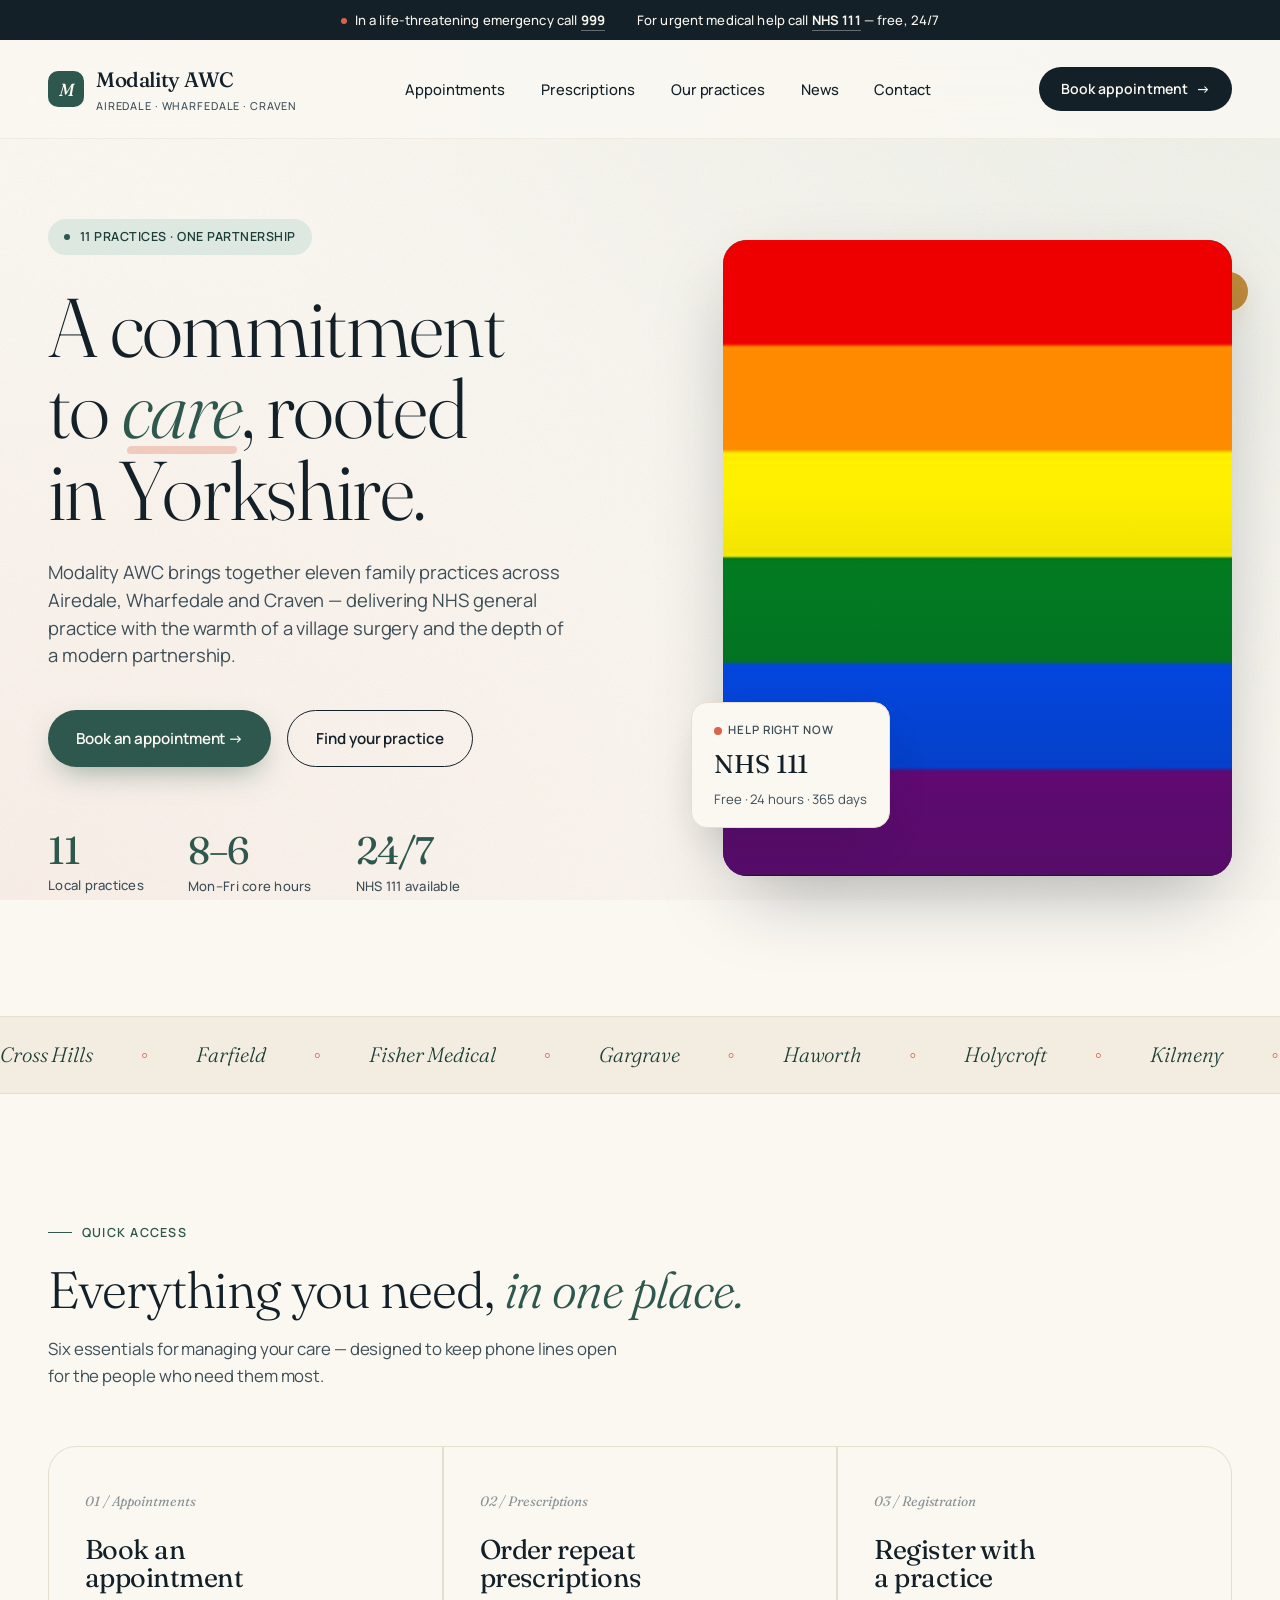
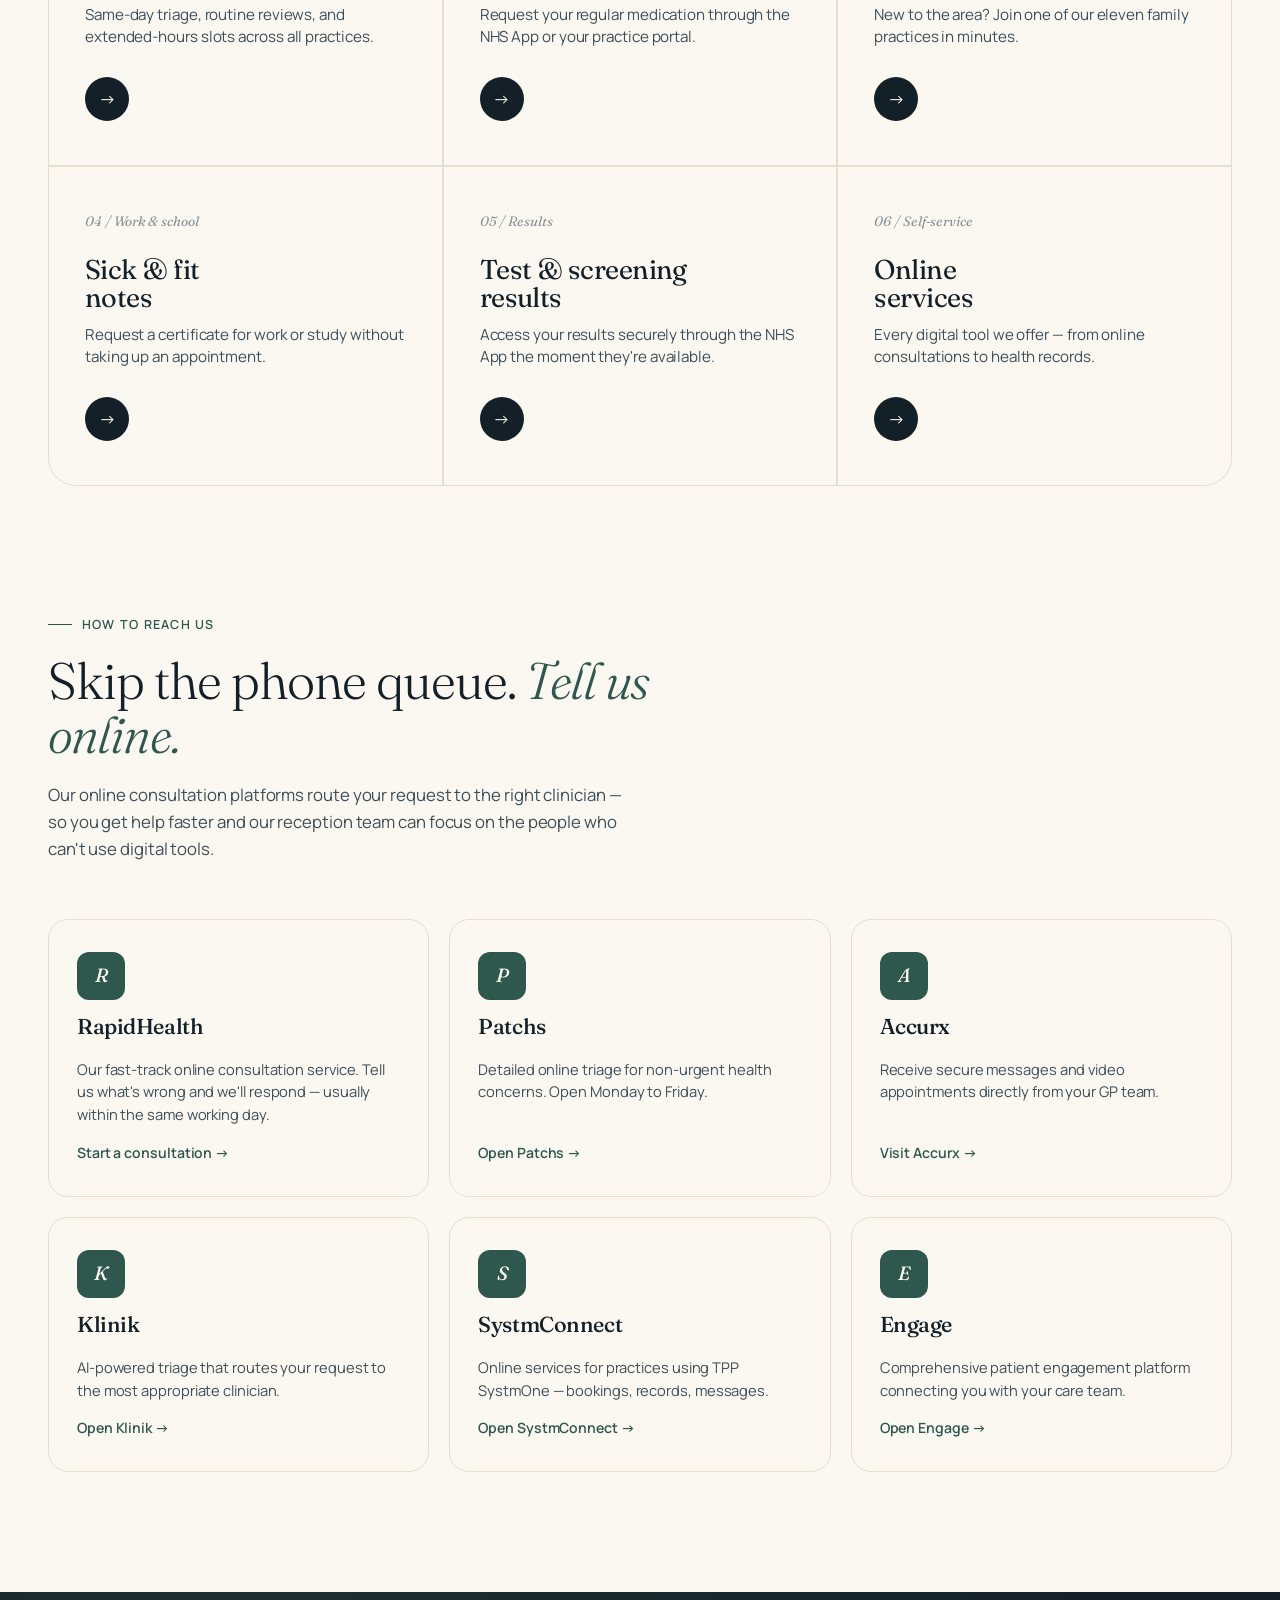
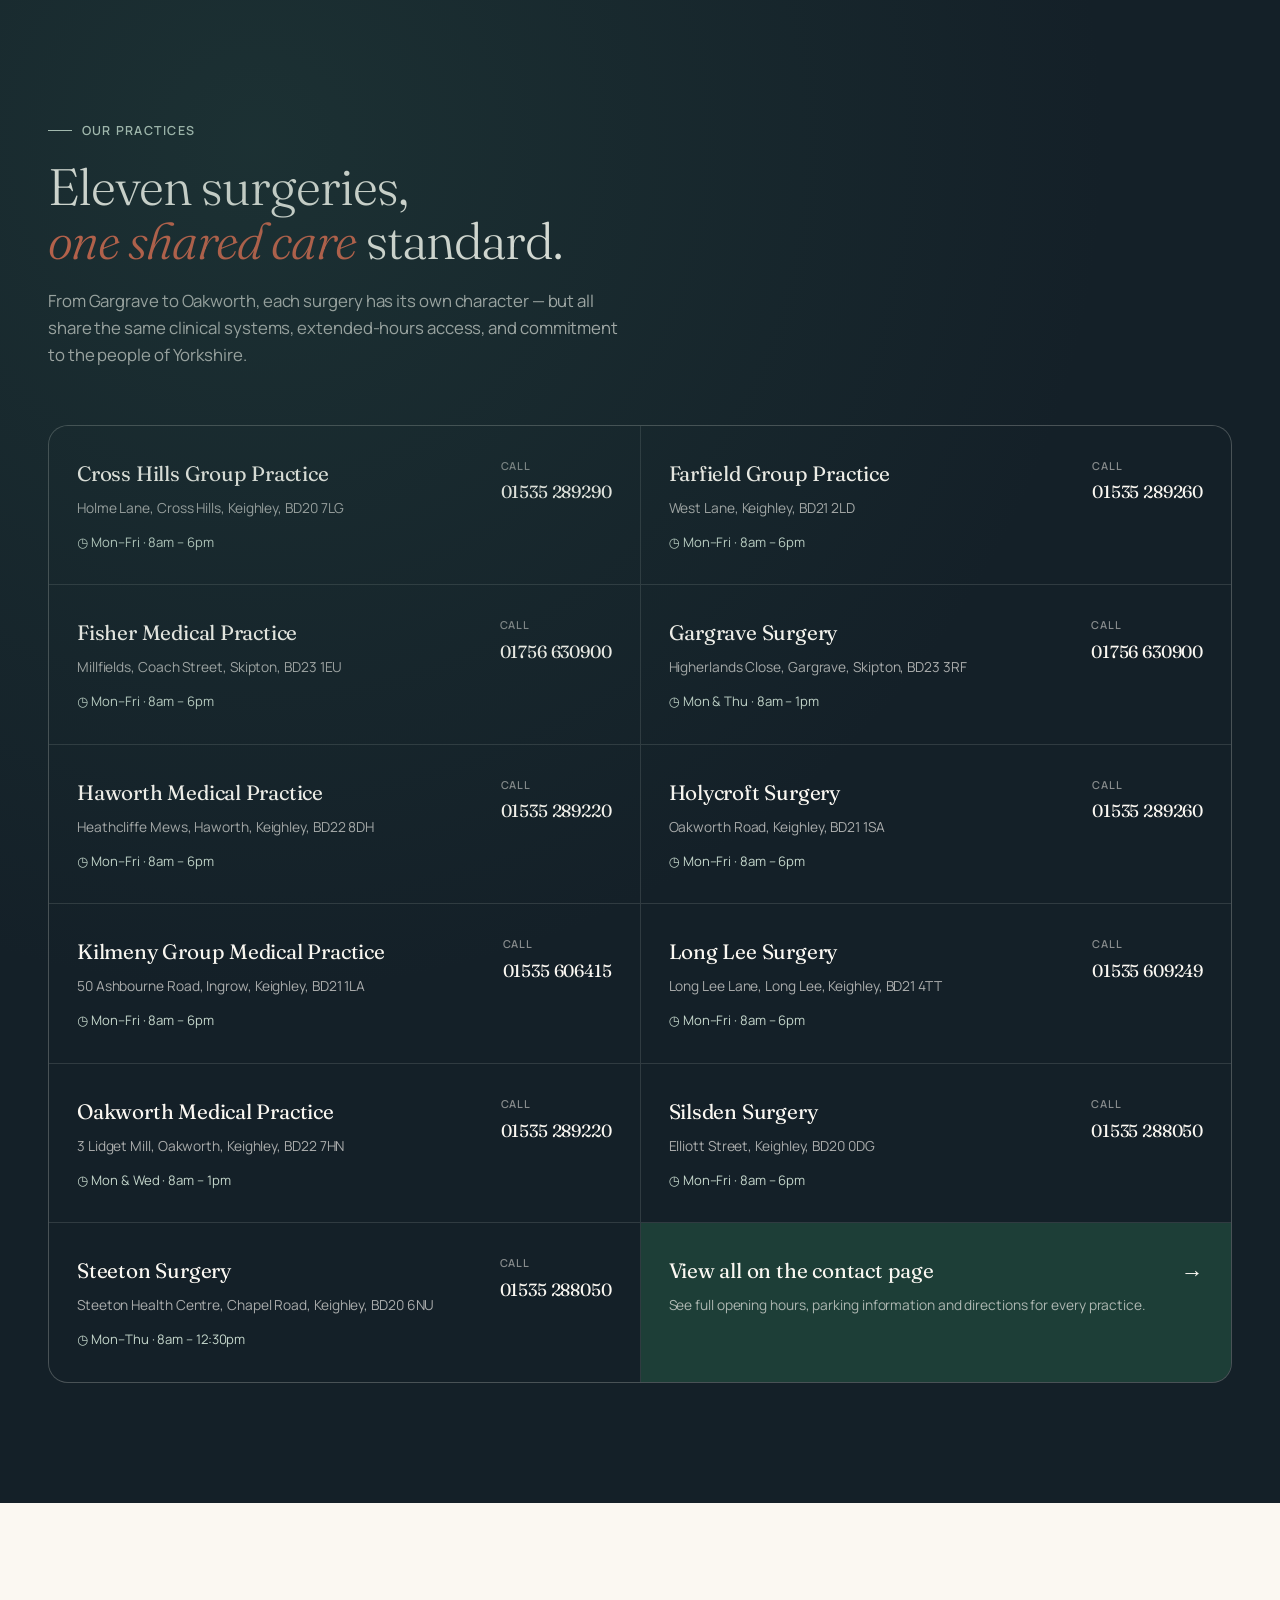
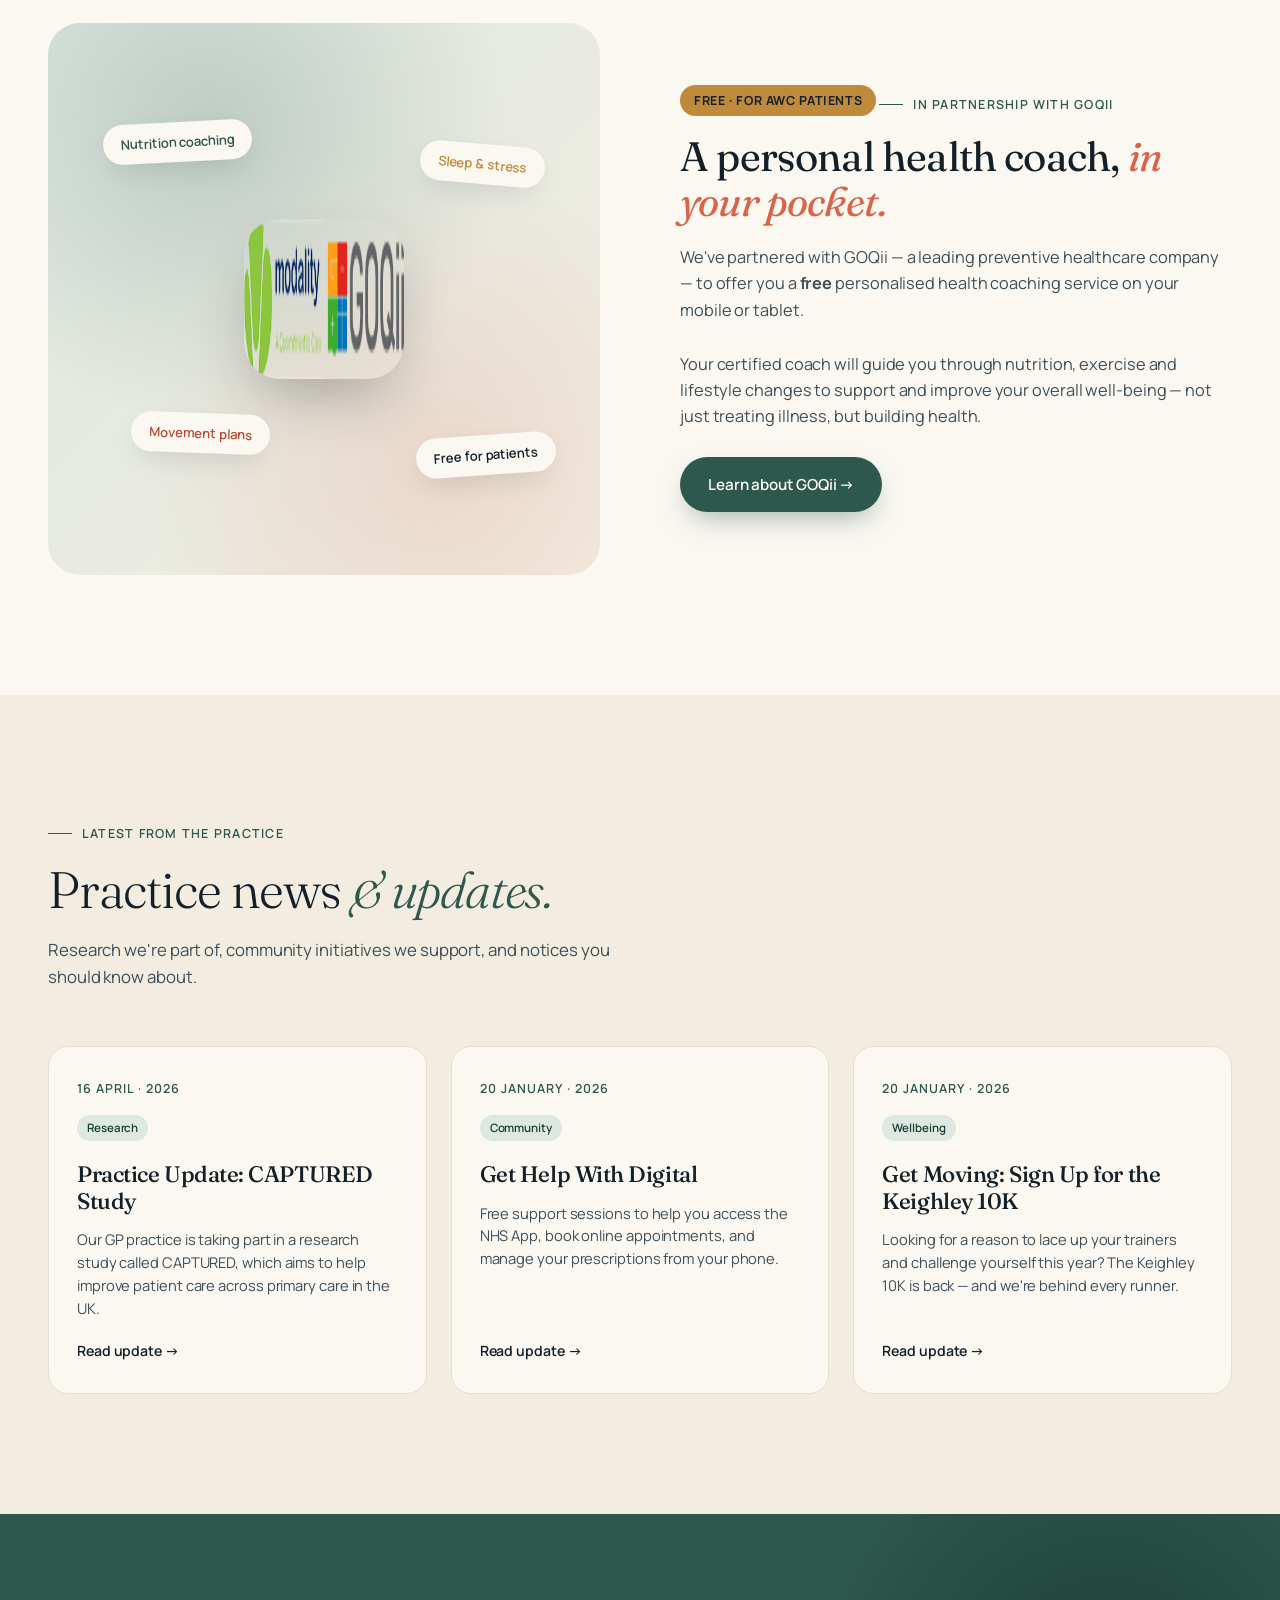
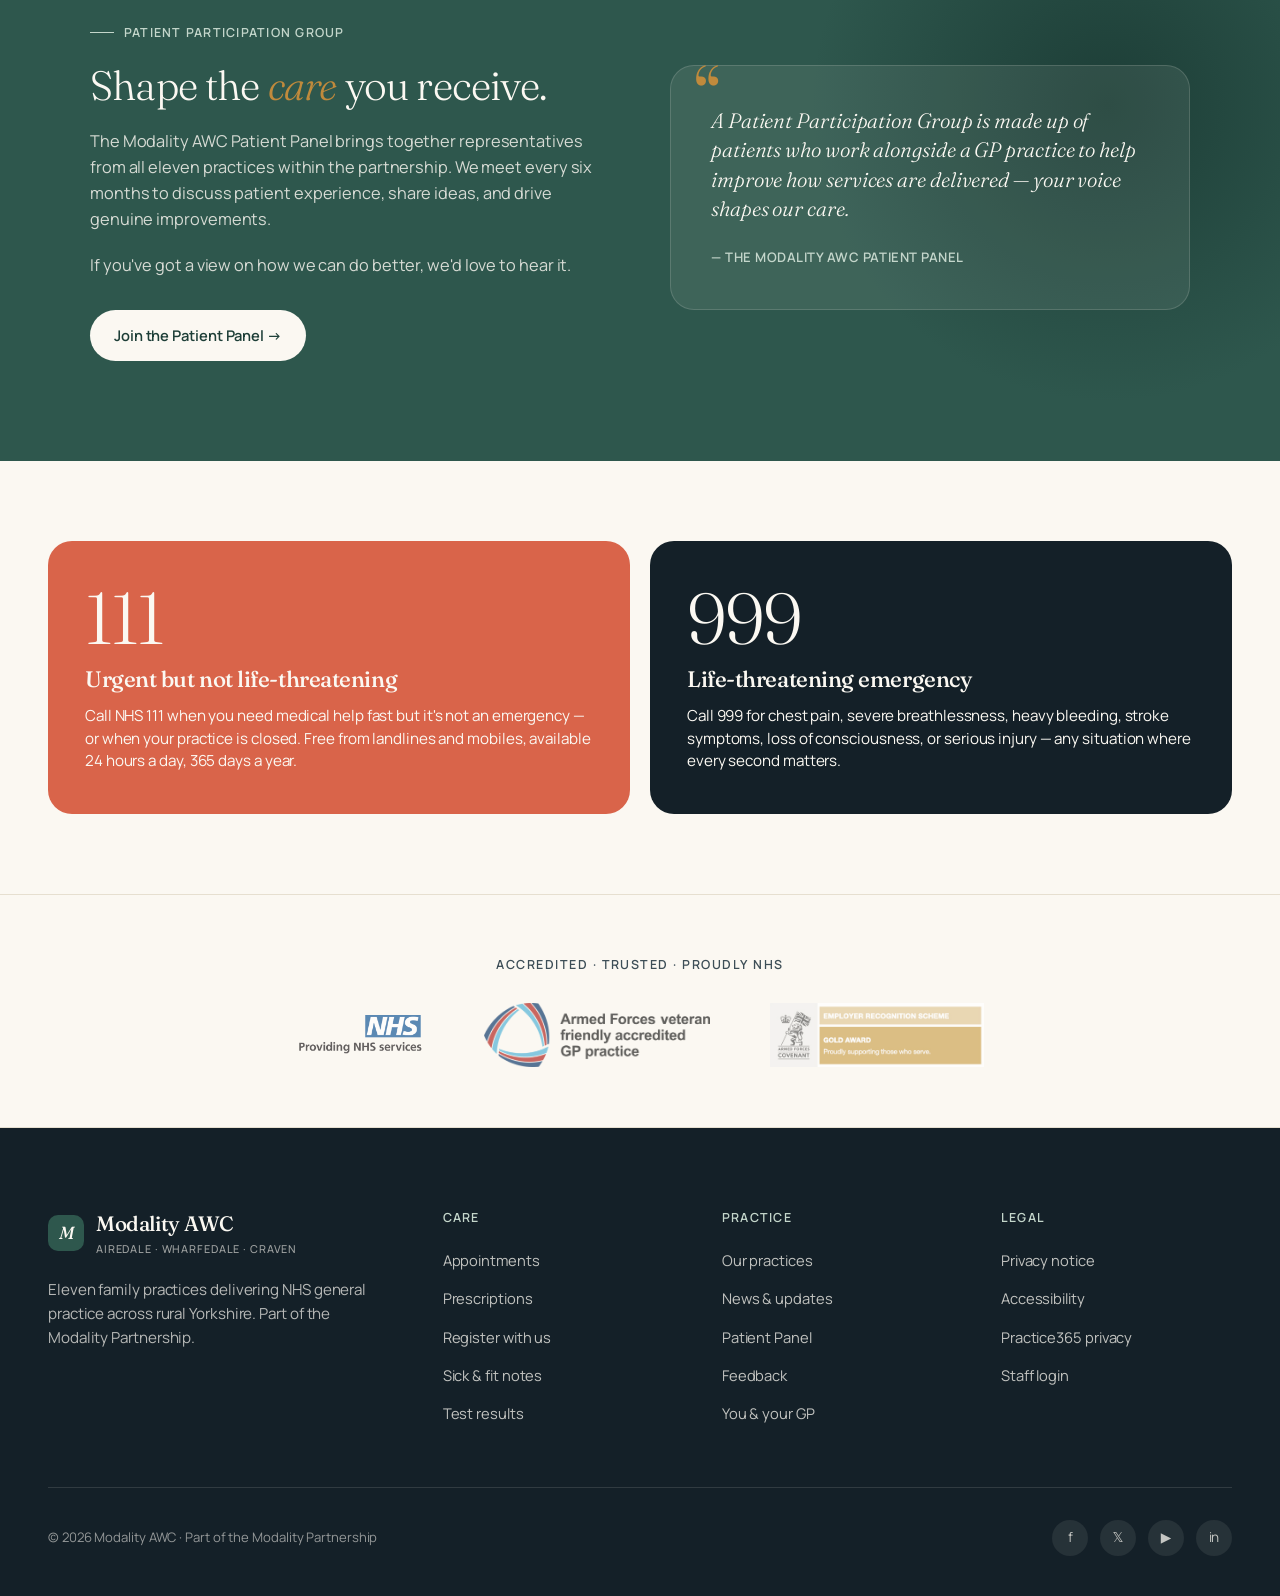
==== index.html @ 9862586e "Initial commit" ====
<!DOCTYPE html>
<html lang="en-GB">
<head>
<meta charset="UTF-8" />
<meta name="viewport" content="width=device-width, initial-scale=1" />
<title>Modality AWC — A commitment to care, rooted in Yorkshire</title>
<meta name="description" content="Modality Airedale, Wharfedale & Craven — 11 GP practices providing NHS care across rural Yorkshire. Book appointments, order prescriptions, and manage your health online." />
<link rel="preconnect" href="https://fonts.googleapis.com" />
<link rel="preconnect" href="https://fonts.gstatic.com" crossorigin />
<link href="https://fonts.googleapis.com/css2?family=Fraunces:ital,opsz,wght@0,9..144,300..700;1,9..144,300..500&family=Manrope:wght@400..700&display=swap" rel="stylesheet" />
<link rel="stylesheet" href="styles.css" />
</head>
<body>

<div class="emergency-strip">
  <span><span class="dot"></span>In a life-threatening emergency call <a href="tel:999"><strong>999</strong></a></span>
  <span>For urgent medical help call <a href="tel:111"><strong>NHS 111</strong></a> — free, 24/7</span>
</div>

<header class="site-header">
  <a href="index.html" class="logo-mark">
    <div class="badge">M</div>
    <div>
      Modality AWC
      <small>Airedale · Wharfedale · Craven</small>
    </div>
  </a>
  <nav class="nav-primary">
    <a href="appointments.html">Appointments</a>
    <a href="#services">Prescriptions</a>
    <a href="#practices">Our practices</a>
    <a href="#news">News</a>
    <a href="contact.html">Contact</a>
  </nav>
  <a href="appointments.html" class="header-cta">
    Book appointment <span class="arrow">→</span>
  </a>
</header>

<!-- HERO -->
<section class="hero">
  <div class="hero-text">
    <div class="hero-eyebrow">11 practices · One partnership</div>
    <h1>A commitment<br/>to <em>care</em>, rooted<br/>in Yorkshire.</h1>
    <p class="hero-lede">Modality AWC brings together eleven family practices across Airedale, Wharfedale and Craven — delivering NHS general practice with the warmth of a village surgery and the depth of a modern partnership.</p>
    <div class="hero-ctas">
      <a href="appointments.html" class="btn-primary">Book an appointment →</a>
      <a href="contact.html" class="btn-secondary">Find your practice</a>
    </div>
    <div class="hero-stats">
      <div class="stat"><strong>11</strong><span>Local practices</span></div>
      <div class="stat"><strong>8–6</strong><span>Mon–Fri core hours</span></div>
      <div class="stat"><strong>24/7</strong><span>NHS 111 available</span></div>
    </div>
  </div>
  <div class="hero-image">
    <div class="hero-tag">✦ Now accepting new patients</div>
    <div class="frame">
      <img src="assets/hero.jpg" alt="Modality AWC — caring for the community" />
    </div>
    <div class="hero-float-card">
      <div class="label"><span class="live-dot"></span>Help right now</div>
      <div class="num">NHS 111</div>
      <div class="sub">Free · 24 hours · 365 days</div>
    </div>
  </div>
</section>

<!-- MARQUEE -->
<div class="marquee">
  <div class="marquee-track">
    <span>Cross Hills</span><span>Farfield</span><span>Fisher Medical</span><span>Gargrave</span><span>Haworth</span><span>Holycroft</span><span>Kilmeny</span><span>Long Lee</span><span>Oakworth</span><span>Silsden</span><span>Steeton</span>
    <span>Cross Hills</span><span>Farfield</span><span>Fisher Medical</span><span>Gargrave</span><span>Haworth</span><span>Holycroft</span><span>Kilmeny</span><span>Long Lee</span><span>Oakworth</span><span>Silsden</span><span>Steeton</span>
  </div>
</div>

<!-- QUICK ACTIONS -->
<section class="container" id="services">
  <div class="section-label">Quick access</div>
  <h2 class="section-heading">Everything you need, <em>in one place.</em></h2>
  <p class="section-lede">Six essentials for managing your care — designed to keep phone lines open for the people who need them most.</p>

  <div class="quick-actions">
    <a href="appointments.html" class="qa-card">
      <div class="num">01 / Appointments</div>
      <h3>Book an<br/>appointment</h3>
      <p>Same-day triage, routine reviews, and extended-hours slots across all practices.</p>
      <div class="qa-arrow">→</div>
    </a>
    <a href="#" class="qa-card">
      <div class="num">02 / Prescriptions</div>
      <h3>Order repeat<br/>prescriptions</h3>
      <p>Request your regular medication through the NHS App or your practice portal.</p>
      <div class="qa-arrow">→</div>
    </a>
    <a href="#" class="qa-card">
      <div class="num">03 / Registration</div>
      <h3>Register with<br/>a practice</h3>
      <p>New to the area? Join one of our eleven family practices in minutes.</p>
      <div class="qa-arrow">→</div>
    </a>
    <a href="#" class="qa-card">
      <div class="num">04 / Work &amp; school</div>
      <h3>Sick &amp; fit<br/>notes</h3>
      <p>Request a certificate for work or study without taking up an appointment.</p>
      <div class="qa-arrow">→</div>
    </a>
    <a href="#" class="qa-card">
      <div class="num">05 / Results</div>
      <h3>Test &amp; screening<br/>results</h3>
      <p>Access your results securely through the NHS App the moment they're available.</p>
      <div class="qa-arrow">→</div>
    </a>
    <a href="#" class="qa-card">
      <div class="num">06 / Self-service</div>
      <h3>Online<br/>services</h3>
      <p>Every digital tool we offer — from online consultations to health records.</p>
      <div class="qa-arrow">→</div>
    </a>
  </div>
</section>

<!-- CONTACT METHODS -->
<section class="container" style="padding-top: 0;">
  <div class="section-label">How to reach us</div>
  <h2 class="section-heading">Skip the phone queue. <em>Tell us online.</em></h2>
  <p class="section-lede">Our online consultation platforms route your request to the right clinician — so you get help faster and our reception team can focus on the people who can't use digital tools.</p>

  <div class="contact-methods">
    <a href="https://patchs.ai/patchs_for_patients" class="cm-card">
      <div class="cm-mark">R</div>
      <h4>RapidHealth</h4>
      <p>Our fast-track online consultation service. Tell us what's wrong and we'll respond — usually within the same working day.</p>
      <span class="cm-link">Start a consultation →</span>
    </a>
    <a href="https://patchs.ai/patchs_for_patients" class="cm-card">
      <div class="cm-mark">P</div>
      <h4>Patchs</h4>
      <p>Detailed online triage for non-urgent health concerns. Open Monday to Friday.</p>
      <span class="cm-link">Open Patchs →</span>
    </a>
    <a href="https://www.accurx.com/patient" class="cm-card">
      <div class="cm-mark">A</div>
      <h4>Accurx</h4>
      <p>Receive secure messages and video appointments directly from your GP team.</p>
      <span class="cm-link">Visit Accurx →</span>
    </a>
    <a href="https://access.klinik.co.uk/" class="cm-card">
      <div class="cm-mark">K</div>
      <h4>Klinik</h4>
      <p>AI-powered triage that routes your request to the most appropriate clinician.</p>
      <span class="cm-link">Open Klinik →</span>
    </a>
    <a href="#" class="cm-card">
      <div class="cm-mark">S</div>
      <h4>SystmConnect</h4>
      <p>Online services for practices using TPP SystmOne — bookings, records, messages.</p>
      <span class="cm-link">Open SystmConnect →</span>
    </a>
    <a href="https://www.engagehealth.uk" class="cm-card">
      <div class="cm-mark">E</div>
      <h4>Engage</h4>
      <p>Comprehensive patient engagement platform connecting you with your care team.</p>
      <span class="cm-link">Open Engage →</span>
    </a>
  </div>
</section>

<!-- PRACTICES -->
<section class="practices-section" id="practices">
  <div style="max-width: 1340px; margin: 0 auto;">
    <div class="section-label">Our practices</div>
    <h2 class="section-heading">Eleven surgeries,<br/><em>one shared care</em> standard.</h2>
    <p class="section-lede">From Gargrave to Oakworth, each surgery has its own character — but all share the same clinical systems, extended-hours access, and commitment to the people of Yorkshire.</p>

    <div class="practices-grid">
      <a href="contact.html" class="practice-card">
        <div>
          <div class="pc-name">Cross Hills Group Practice</div>
          <div class="pc-address">Holme Lane, Cross Hills, Keighley, BD20 7LG</div>
          <div class="pc-meta"><span>◷ Mon–Fri · 8am – 6pm</span></div>
        </div>
        <div class="pc-phone"><small>Call</small>01535 289290</div>
      </a>
      <a href="contact.html" class="practice-card">
        <div>
          <div class="pc-name">Farfield Group Practice</div>
          <div class="pc-address">West Lane, Keighley, BD21 2LD</div>
          <div class="pc-meta"><span>◷ Mon–Fri · 8am – 6pm</span></div>
        </div>
        <div class="pc-phone"><small>Call</small>01535 289260</div>
      </a>
      <a href="contact.html" class="practice-card">
        <div>
          <div class="pc-name">Fisher Medical Practice</div>
          <div class="pc-address">Millfields, Coach Street, Skipton, BD23 1EU</div>
          <div class="pc-meta"><span>◷ Mon–Fri · 8am – 6pm</span></div>
        </div>
        <div class="pc-phone"><small>Call</small>01756 630900</div>
      </a>
      <a href="contact.html" class="practice-card">
        <div>
          <div class="pc-name">Gargrave Surgery</div>
          <div class="pc-address">Higherlands Close, Gargrave, Skipton, BD23 3RF</div>
          <div class="pc-meta"><span>◷ Mon &amp; Thu · 8am – 1pm</span></div>
        </div>
        <div class="pc-phone"><small>Call</small>01756 630900</div>
      </a>
      <a href="contact.html" class="practice-card">
        <div>
          <div class="pc-name">Haworth Medical Practice</div>
          <div class="pc-address">Heathcliffe Mews, Haworth, Keighley, BD22 8DH</div>
          <div class="pc-meta"><span>◷ Mon–Fri · 8am – 6pm</span></div>
        </div>
        <div class="pc-phone"><small>Call</small>01535 289220</div>
      </a>
      <a href="contact.html" class="practice-card">
        <div>
          <div class="pc-name">Holycroft Surgery</div>
          <div class="pc-address">Oakworth Road, Keighley, BD21 1SA</div>
          <div class="pc-meta"><span>◷ Mon–Fri · 8am – 6pm</span></div>
        </div>
        <div class="pc-phone"><small>Call</small>01535 289260</div>
      </a>
      <a href="contact.html" class="practice-card">
        <div>
          <div class="pc-name">Kilmeny Group Medical Practice</div>
          <div class="pc-address">50 Ashbourne Road, Ingrow, Keighley, BD21 1LA</div>
          <div class="pc-meta"><span>◷ Mon–Fri · 8am – 6pm</span></div>
        </div>
        <div class="pc-phone"><small>Call</small>01535 606415</div>
      </a>
      <a href="contact.html" class="practice-card">
        <div>
          <div class="pc-name">Long Lee Surgery</div>
          <div class="pc-address">Long Lee Lane, Long Lee, Keighley, BD21 4TT</div>
          <div class="pc-meta"><span>◷ Mon–Fri · 8am – 6pm</span></div>
        </div>
        <div class="pc-phone"><small>Call</small>01535 609249</div>
      </a>
      <a href="contact.html" class="practice-card">
        <div>
          <div class="pc-name">Oakworth Medical Practice</div>
          <div class="pc-address">3 Lidget Mill, Oakworth, Keighley, BD22 7HN</div>
          <div class="pc-meta"><span>◷ Mon &amp; Wed · 8am – 1pm</span></div>
        </div>
        <div class="pc-phone"><small>Call</small>01535 289220</div>
      </a>
      <a href="contact.html" class="practice-card">
        <div>
          <div class="pc-name">Silsden Surgery</div>
          <div class="pc-address">Elliott Street, Keighley, BD20 0DG</div>
          <div class="pc-meta"><span>◷ Mon–Fri · 8am – 6pm</span></div>
        </div>
        <div class="pc-phone"><small>Call</small>01535 288050</div>
      </a>
      <a href="contact.html" class="practice-card">
        <div>
          <div class="pc-name">Steeton Surgery</div>
          <div class="pc-address">Steeton Health Centre, Chapel Road, Keighley, BD20 6NU</div>
          <div class="pc-meta"><span>◷ Mon–Thu · 8am – 12:30pm</span></div>
        </div>
        <div class="pc-phone"><small>Call</small>01535 288050</div>
      </a>
      <a href="contact.html" class="practice-card" style="background: var(--sage-deep);">
        <div>
          <div class="pc-name" style="color: var(--paper);">View all on the contact page</div>
          <div class="pc-address">See full opening hours, parking information and directions for every practice.</div>
        </div>
        <div class="pc-phone" style="font-size: 1.4rem;">→</div>
      </a>
    </div>
  </div>
</section>

<!-- PARTNERSHIP -->
<section class="container">
  <div class="partnership">
    <div class="partnership-visual">
      <div class="chip chip-1">Nutrition coaching</div>
      <div class="chip chip-2">Movement plans</div>
      <div class="chip chip-3">Sleep &amp; stress</div>
      <div class="chip chip-4">Free for patients</div>
      <img src="assets/goqii.png" alt="GOQii app icon" />
    </div>
    <div class="partnership-text">
      <span class="free-badge">Free · For AWC patients</span>
      <div class="section-label">In partnership with GOQii</div>
      <h2>A personal health coach, <em>in your pocket.</em></h2>
      <p>We've partnered with GOQii — a leading preventive healthcare company — to offer you a <strong>free</strong> personalised health coaching service on your mobile or tablet.</p>
      <p>Your certified coach will guide you through nutrition, exercise and lifestyle changes to support and improve your overall well-being — not just treating illness, but building health.</p>
      <a href="#" class="btn-primary">Learn about GOQii →</a>
    </div>
  </div>
</section>

<!-- NEWS -->
<section class="news-section container" id="news">
  <div class="section-label">Latest from the practice</div>
  <h2 class="section-heading">Practice news <em>&amp; updates.</em></h2>
  <p class="section-lede">Research we're part of, community initiatives we support, and notices you should know about.</p>

  <div class="news-grid">
    <a href="#" class="news-card">
      <div class="news-date">16 April · 2026</div>
      <span class="news-tag">Research</span>
      <h3>Practice Update: CAPTURED Study</h3>
      <p>Our GP practice is taking part in a research study called CAPTURED, which aims to help improve patient care across primary care in the UK.</p>
      <span class="read-more">Read update →</span>
    </a>
    <a href="#" class="news-card">
      <div class="news-date">20 January · 2026</div>
      <span class="news-tag">Community</span>
      <h3>Get Help With Digital</h3>
      <p>Free support sessions to help you access the NHS App, book online appointments, and manage your prescriptions from your phone.</p>
      <span class="read-more">Read update →</span>
    </a>
    <a href="#" class="news-card">
      <div class="news-date">20 January · 2026</div>
      <span class="news-tag">Wellbeing</span>
      <h3>Get Moving: Sign Up for the Keighley 10K</h3>
      <p>Looking for a reason to lace up your trainers and challenge yourself this year? The Keighley 10K is back — and we're behind every runner.</p>
      <span class="read-more">Read update →</span>
    </a>
  </div>
</section>

<!-- PPG -->
<section class="ppg-section">
  <div class="ppg-inner">
    <div>
      <div class="section-label">Patient Participation Group</div>
      <h2>Shape the <em>care</em> you receive.</h2>
      <p>The Modality AWC Patient Panel brings together representatives from all eleven practices within the partnership. We meet every six months to discuss patient experience, share ideas, and drive genuine improvements.</p>
      <p>If you've got a view on how we can do better, we'd love to hear it.</p>
      <a href="#" class="ppg-cta">Join the Patient Panel →</a>
    </div>
    <div class="ppg-quote">
      <blockquote>A Patient Participation Group is made up of patients who work alongside a GP practice to help improve how services are delivered — your voice shapes our care.</blockquote>
      <cite>— The Modality AWC Patient Panel</cite>
    </div>
  </div>
</section>

<!-- EMERGENCY -->
<section class="emergency-band">
  <div class="emergency-inner">
    <div class="emergency-card urgent">
      <div class="big-num">111</div>
      <h3>Urgent but not life-threatening</h3>
      <p>Call NHS 111 when you need medical help fast but it's not an emergency — or when your practice is closed. Free from landlines and mobiles, available 24 hours a day, 365 days a year.</p>
    </div>
    <div class="emergency-card life">
      <div class="big-num">999</div>
      <h3>Life-threatening emergency</h3>
      <p>Call 999 for chest pain, severe breathlessness, heavy bleeding, stroke symptoms, loss of consciousness, or serious injury — any situation where every second matters.</p>
    </div>
  </div>
</section>

<!-- ACCREDITATIONS -->
<section class="accreditations">
  <div class="accred-label">Accredited · Trusted · Proudly NHS</div>
  <div class="accred-inner">
    <img src="assets/nhs-services.png" alt="Providing NHS Services" />
    <img src="assets/veterans.png" alt="Veteran Friendly Accredited" />
    <img src="assets/ers-gold.jpg" alt="Defence Employer Recognition Scheme Gold" />
  </div>
</section>

<!-- FOOTER -->
<footer>
  <div class="footer-grid">
    <div class="footer-brand">
      <a href="index.html" class="logo-mark">
        <div class="badge">M</div>
        <div>
          Modality AWC
          <small>Airedale · Wharfedale · Craven</small>
        </div>
      </a>
      <p>Eleven family practices delivering NHS general practice across rural Yorkshire. Part of the Modality Partnership.</p>
    </div>
    <div class="footer-col">
      <h5>Care</h5>
      <ul>
        <li><a href="appointments.html">Appointments</a></li>
        <li><a href="#">Prescriptions</a></li>
        <li><a href="#">Register with us</a></li>
        <li><a href="#">Sick &amp; fit notes</a></li>
        <li><a href="#">Test results</a></li>
      </ul>
    </div>
    <div class="footer-col">
      <h5>Practice</h5>
      <ul>
        <li><a href="contact.html">Our practices</a></li>
        <li><a href="#news">News &amp; updates</a></li>
        <li><a href="#">Patient Panel</a></li>
        <li><a href="#">Feedback</a></li>
        <li><a href="#">You &amp; your GP</a></li>
      </ul>
    </div>
    <div class="footer-col">
      <h5>Legal</h5>
      <ul>
        <li><a href="#">Privacy notice</a></li>
        <li><a href="#">Accessibility</a></li>
        <li><a href="#">Practice365 privacy</a></li>
        <li><a href="#">Staff login</a></li>
      </ul>
    </div>
  </div>
  <div class="footer-bottom">
    <div>© 2026 Modality AWC · Part of the Modality Partnership</div>
    <div class="social-links">
      <a href="#" aria-label="Facebook">f</a>
      <a href="#" aria-label="X / Twitter">𝕏</a>
      <a href="#" aria-label="YouTube">▶</a>
      <a href="#" aria-label="LinkedIn">in</a>
    </div>
  </div>
</footer>

</body>
</html>
---- styles.css ----
:root {
  --ink: #142028;
  --ink-soft: #3d4e57;
  --paper: #fbf8f2;
  --cream: #f3ede1;
  --cream-deep: #eae2d1;
  --sage: #2e574d;
  --sage-deep: #1d3e37;
  --sage-light: #c4d6cb;
  --sage-mist: #dde8e1;
  --coral: #d9644a;
  --coral-deep: #b84d35;
  --mustard: #c08a3c;
  --line: #e6dfd0;
  --line-soft: #efe9db;
  --ease: cubic-bezier(.2,.7,.2,1);
}

* { box-sizing: border-box; margin: 0; padding: 0; }

html { scroll-behavior: smooth; }

body {
  background: var(--paper);
  color: var(--ink);
  font-family: 'Manrope', system-ui, sans-serif;
  font-size: 17px;
  line-height: 1.55;
  font-weight: 400;
  letter-spacing: -0.005em;
  -webkit-font-smoothing: antialiased;
  overflow-x: hidden;
  background-image:
    radial-gradient(ellipse at top right, rgba(196,214,203,.25), transparent 60%),
    radial-gradient(ellipse at bottom left, rgba(217,100,74,.06), transparent 55%);
  background-attachment: fixed;
}

body::before {
  content: "";
  position: fixed; inset: 0;
  pointer-events: none;
  z-index: 1;
  background-image: url("data:image/svg+xml;utf8,<svg xmlns='http://www.w3.org/2000/svg' width='240' height='240'><filter id='n'><feTurbulence type='fractalNoise' baseFrequency='.85' numOctaves='2'/></filter><rect width='100%' height='100%' filter='url(%23n)' opacity='.25'/></svg>");
  opacity: .35;
  mix-blend-mode: multiply;
}

main, header, footer, nav, section { position: relative; z-index: 2; }

h1, h2, h3, h4 {
  font-family: 'Fraunces', Georgia, serif;
  font-weight: 400;
  letter-spacing: -0.02em;
  line-height: 1.02;
  color: var(--ink);
}

.serif-italic { font-family: 'Fraunces', serif; font-style: italic; font-weight: 300; }

a { color: inherit; text-decoration: none; }
button { font-family: inherit; cursor: pointer; border: none; background: none; }

/* ============ EMERGENCY STRIP ============ */
.emergency-strip {
  background: var(--ink);
  color: var(--paper);
  font-size: .82rem;
  padding: 10px 24px;
  display: flex; justify-content: center; align-items: center; gap: 32px;
  font-weight: 500;
  letter-spacing: .01em;
  overflow: hidden;
}
.emergency-strip .dot { width: 6px; height: 6px; border-radius: 50%; background: var(--coral); display: inline-block; margin-right: 8px; animation: pulse 2s infinite; vertical-align: middle; }
@keyframes pulse { 0%, 100% { opacity: 1 } 50% { opacity: .35 } }
.emergency-strip a { border-bottom: 1px solid rgba(255,255,255,.35); padding-bottom: 1px; transition: border-color .3s; }
.emergency-strip a:hover { border-color: var(--coral); }

/* ============ HEADER ============ */
.site-header {
  padding: 24px 48px;
  display: flex; justify-content: space-between; align-items: center;
  position: sticky; top: 0;
  background: rgba(251,248,242,.82);
  backdrop-filter: blur(20px);
  -webkit-backdrop-filter: blur(20px);
  border-bottom: 1px solid rgba(230,223,208,.5);
  z-index: 100;
}

.logo-mark {
  display: flex; align-items: center; gap: 12px;
  font-family: 'Fraunces', serif;
  font-size: 1.3rem;
  font-weight: 500;
  letter-spacing: -.02em;
}
.logo-mark .badge {
  width: 36px; height: 36px;
  background: var(--sage);
  border-radius: 10px;
  display: grid; place-items: center;
  color: var(--paper);
  font-family: 'Fraunces', serif;
  font-weight: 500;
  font-size: 1.1rem;
  font-style: italic;
}
.logo-mark small {
  font-family: 'Manrope', sans-serif;
  font-size: .68rem;
  display: block;
  color: var(--ink-soft);
  font-weight: 500;
  letter-spacing: .08em;
  text-transform: uppercase;
  margin-top: 1px;
}

.nav-primary {
  display: flex; gap: 36px;
  font-size: .92rem;
  font-weight: 500;
}
.nav-primary a {
  position: relative;
  padding: 6px 0;
  transition: color .3s;
}
.nav-primary a::after {
  content: ""; position: absolute; left: 0; bottom: 0;
  width: 0; height: 1px; background: var(--sage);
  transition: width .4s var(--ease);
}
.nav-primary a:hover { color: var(--sage); }
.nav-primary a:hover::after { width: 100%; }

.header-cta {
  padding: 11px 22px;
  background: var(--ink);
  color: var(--paper);
  border-radius: 100px;
  font-size: .88rem;
  font-weight: 600;
  letter-spacing: .005em;
  transition: background .3s, transform .3s var(--ease);
  display: inline-flex; align-items: center; gap: 8px;
}
.header-cta:hover { background: var(--sage); transform: translateY(-1px); }
.header-cta .arrow { display: inline-block; transition: transform .3s var(--ease); }
.header-cta:hover .arrow { transform: translateX(3px); }

.mobile-toggle { display: none; }

@media (max-width: 960px) {
  .site-header { padding: 18px 24px; }
  .nav-primary { display: none; }
  .header-cta { padding: 9px 16px; font-size: .82rem; }
}

/* ============ HERO ============ */
.hero {
  padding: 80px 48px 120px;
  display: grid;
  grid-template-columns: 1.2fr 1fr;
  gap: 64px;
  align-items: center;
  max-width: 1440px;
  margin: 0 auto;
}

.hero-eyebrow {
  display: inline-flex; align-items: center; gap: 10px;
  padding: 8px 16px;
  background: var(--sage-mist);
  color: var(--sage-deep);
  border-radius: 100px;
  font-size: .78rem;
  font-weight: 600;
  letter-spacing: .04em;
  text-transform: uppercase;
  margin-bottom: 32px;
  animation: fadeUp .9s var(--ease) both;
}
.hero-eyebrow::before {
  content: ""; width: 6px; height: 6px; border-radius: 50%; background: var(--sage);
}

.hero h1 {
  font-size: clamp(2.8rem, 6.5vw, 6rem);
  font-weight: 300;
  line-height: .98;
  margin-bottom: 28px;
  animation: fadeUp 1s var(--ease) .1s both;
}
.hero h1 em {
  font-style: italic;
  font-weight: 300;
  color: var(--sage);
  position: relative;
  display: inline-block;
}
.hero h1 em::after {
  content: "";
  position: absolute; left: 4%; right: 4%; bottom: -4px;
  height: 8px; background: var(--coral);
  opacity: .28;
  border-radius: 4px;
  transform: skewX(-10deg);
}

.hero-lede {
  font-size: 1.15rem;
  line-height: 1.5;
  max-width: 520px;
  color: var(--ink-soft);
  margin-bottom: 40px;
  animation: fadeUp 1s var(--ease) .2s both;
}

.hero-ctas {
  display: flex; gap: 16px; flex-wrap: wrap;
  animation: fadeUp 1s var(--ease) .3s both;
}
.btn-primary, .btn-secondary {
  padding: 16px 28px;
  border-radius: 100px;
  font-size: .95rem;
  font-weight: 600;
  transition: transform .3s var(--ease), box-shadow .3s, background .3s;
  display: inline-flex; align-items: center; gap: 10px;
  cursor: pointer;
}
.btn-primary {
  background: var(--sage);
  color: var(--paper);
  box-shadow: 0 12px 30px -10px rgba(46,87,77,.5);
}
.btn-primary:hover { transform: translateY(-2px); box-shadow: 0 18px 40px -12px rgba(46,87,77,.6); background: var(--sage-deep); }
.btn-secondary {
  background: transparent;
  color: var(--ink);
  border: 1.5px solid var(--ink);
}
.btn-secondary:hover { background: var(--ink); color: var(--paper); transform: translateY(-2px); }

.hero-stats {
  margin-top: 64px;
  display: flex; gap: 44px;
  flex-wrap: wrap;
  animation: fadeUp 1s var(--ease) .5s both;
}
.hero-stats .stat strong {
  font-family: 'Fraunces', serif;
  font-size: 2.4rem;
  font-weight: 400;
  display: block;
  line-height: 1;
  color: var(--sage);
  letter-spacing: -.03em;
}
.hero-stats .stat span {
  font-size: .82rem;
  color: var(--ink-soft);
  font-weight: 500;
  letter-spacing: .02em;
  display: block;
  margin-top: 6px;
}

/* Hero image */
.hero-image {
  position: relative;
  animation: fadeUp 1.2s var(--ease) .4s both;
}
.hero-image .frame {
  position: relative;
  aspect-ratio: 4/5;
  border-radius: 24px;
  overflow: hidden;
  background: var(--sage);
  box-shadow: 0 30px 80px -20px rgba(20,32,40,.35);
}
.hero-image .frame img {
  width: 100%; height: 100%; object-fit: cover;
  filter: saturate(1.05) contrast(1.02);
}
.hero-image .frame::after {
  content: "";
  position: absolute; inset: 0;
  background: linear-gradient(180deg, transparent 40%, rgba(20,32,40,.35));
}

.hero-float-card {
  position: absolute;
  left: -32px; bottom: 48px;
  background: var(--paper);
  border: 1px solid var(--line);
  border-radius: 16px;
  padding: 18px 22px;
  max-width: 300px;
  box-shadow: 0 20px 50px -15px rgba(20,32,40,.2);
  animation: floatIn 1.2s var(--ease) 1s both;
}
.hero-float-card .label { font-size: .72rem; color: var(--ink-soft); text-transform: uppercase; letter-spacing: .08em; font-weight: 600; margin-bottom: 6px; }
.hero-float-card .num { font-family: 'Fraunces', serif; font-size: 1.6rem; font-weight: 400; color: var(--ink); }
.hero-float-card .sub { font-size: .82rem; color: var(--ink-soft); margin-top: 4px; }
.hero-float-card .live-dot { display: inline-block; width: 8px; height: 8px; background: var(--coral); border-radius: 50%; margin-right: 6px; animation: pulse 2s infinite; vertical-align: middle; }

.hero-tag {
  position: absolute;
  top: 32px; right: -16px;
  background: var(--mustard);
  color: var(--ink);
  padding: 10px 16px;
  border-radius: 100px;
  font-size: .78rem;
  font-weight: 700;
  letter-spacing: .04em;
  transform: rotate(4deg);
  box-shadow: 0 10px 30px -10px rgba(192,138,60,.45);
  animation: floatIn 1.2s var(--ease) 1.2s both;
}

@keyframes fadeUp {
  from { opacity: 0; transform: translateY(24px); }
  to { opacity: 1; transform: translateY(0); }
}
@keyframes floatIn {
  from { opacity: 0; transform: translateY(16px) scale(.95); }
  to { opacity: 1; transform: translateY(0) scale(1); }
}

@media (max-width: 960px) {
  .hero { grid-template-columns: 1fr; padding: 48px 24px 80px; gap: 40px; }
  .hero h1 { font-size: clamp(2.4rem, 12vw, 4rem); }
  .hero-stats { gap: 28px; }
}

/* ============ MARQUEE ============ */
.marquee {
  border-top: 1px solid var(--line);
  border-bottom: 1px solid var(--line);
  background: var(--cream);
  padding: 22px 0;
  overflow: hidden;
  white-space: nowrap;
}
.marquee-track {
  display: inline-flex; gap: 48px;
  animation: scroll 45s linear infinite;
  font-family: 'Fraunces', serif;
  font-size: 1.3rem;
  font-style: italic;
  font-weight: 300;
  color: var(--sage-deep);
}
.marquee-track span { display: inline-flex; align-items: center; gap: 48px; }
.marquee-track span::after { content: "◦"; color: var(--coral); font-style: normal; }
@keyframes scroll {
  from { transform: translateX(0); }
  to { transform: translateX(-50%); }
}

/* ============ SECTION ============ */
section.container {
  max-width: 1440px;
  margin: 0 auto;
  padding: 120px 48px;
}
@media (max-width: 960px) { section.container { padding: 80px 24px; } }

.section-label {
  display: inline-flex; align-items: center; gap: 10px;
  font-size: .78rem;
  font-weight: 600;
  text-transform: uppercase;
  letter-spacing: .1em;
  color: var(--sage);
  margin-bottom: 20px;
}
.section-label::before {
  content: ""; width: 24px; height: 1px; background: var(--sage);
}
.section-heading {
  font-size: clamp(2rem, 4vw, 3.5rem);
  font-weight: 300;
  line-height: 1.05;
  max-width: 720px;
  margin-bottom: 20px;
}
.section-heading em { font-style: italic; color: var(--sage); font-weight: 300; }
.section-lede {
  font-size: 1.05rem;
  color: var(--ink-soft);
  max-width: 580px;
  line-height: 1.6;
  margin-bottom: 56px;
}

/* ============ QUICK ACTIONS GRID ============ */
.quick-actions {
  display: grid;
  grid-template-columns: repeat(3, 1fr);
  gap: 2px;
  background: var(--line);
  border: 1px solid var(--line);
  border-radius: 28px;
  overflow: hidden;
}
.qa-card {
  background: var(--paper);
  padding: 44px 36px;
  display: flex; flex-direction: column;
  min-height: 220px;
  transition: background .4s var(--ease);
  position: relative;
  overflow: hidden;
}
.qa-card:hover { background: var(--sage-mist); }
.qa-card .num {
  font-family: 'Fraunces', serif;
  font-size: .85rem;
  font-style: italic;
  color: var(--ink-soft);
  margin-bottom: 24px;
  opacity: .6;
}
.qa-card h3 {
  font-size: 1.7rem;
  font-weight: 400;
  margin-bottom: 12px;
  letter-spacing: -.02em;
}
.qa-card p {
  font-size: .95rem;
  color: var(--ink-soft);
  line-height: 1.5;
  flex: 1;
}
.qa-card .qa-arrow {
  width: 44px; height: 44px;
  border-radius: 50%;
  background: var(--ink);
  color: var(--paper);
  display: grid; place-items: center;
  margin-top: 28px;
  transition: transform .4s var(--ease), background .3s;
}
.qa-card:hover .qa-arrow { background: var(--sage); transform: rotate(-45deg) scale(1.05); }

@media (max-width: 900px) {
  .quick-actions { grid-template-columns: 1fr 1fr; }
}
@media (max-width: 560px) {
  .quick-actions { grid-template-columns: 1fr; }
}

/* ============ CONTACT METHODS ============ */
.contact-methods {
  display: grid;
  grid-template-columns: repeat(3, 1fr);
  gap: 20px;
}
.cm-card {
  padding: 32px 28px;
  background: var(--paper);
  border: 1px solid var(--line);
  border-radius: 20px;
  transition: transform .4s var(--ease), border-color .3s, box-shadow .3s;
  display: flex; flex-direction: column; gap: 16px;
}
.cm-card:hover {
  transform: translateY(-4px);
  border-color: var(--sage);
  box-shadow: 0 24px 50px -20px rgba(46,87,77,.2);
}
.cm-card .cm-mark {
  width: 48px; height: 48px;
  border-radius: 12px;
  background: var(--sage);
  color: var(--paper);
  display: grid; place-items: center;
  font-family: 'Fraunces', serif;
  font-size: 1.2rem;
  font-weight: 500;
  font-style: italic;
}
.cm-card h4 { font-size: 1.35rem; font-weight: 500; margin-bottom: 4px; }
.cm-card p { font-size: .92rem; color: var(--ink-soft); flex: 1; }
.cm-card .cm-link {
  color: var(--sage);
  font-weight: 600;
  font-size: .88rem;
  display: inline-flex; align-items: center; gap: 8px;
  transition: gap .3s var(--ease);
}
.cm-card:hover .cm-link { gap: 14px; }

@media (max-width: 800px) { .contact-methods { grid-template-columns: 1fr; } }

/* ============ PRACTICES ============ */
.practices-section {
  background: var(--ink);
  color: var(--paper);
  padding: 120px 48px;
  position: relative;
  overflow: hidden;
}
.practices-section::before {
  content: "";
  position: absolute; inset: 0;
  background-image: radial-gradient(circle at 20% 10%, rgba(46,87,77,.3), transparent 50%);
  pointer-events: none;
}
.practices-section .section-label { color: var(--sage-light); }
.practices-section .section-label::before { background: var(--sage-light); }
.practices-section .section-heading { color: var(--paper); }
.practices-section .section-heading em { color: var(--coral); }
.practices-section .section-lede { color: rgba(251,248,242,.7); }

.practices-grid {
  display: grid;
  grid-template-columns: repeat(2, 1fr);
  gap: 1px;
  background: rgba(251,248,242,.12);
  border: 1px solid rgba(251,248,242,.12);
  border-radius: 20px;
  overflow: hidden;
  max-width: 1340px;
  margin: 0 auto;
}
.practice-card {
  background: var(--ink);
  padding: 32px 28px;
  display: grid;
  grid-template-columns: 1fr auto;
  gap: 18px;
  align-items: start;
  transition: background .4s var(--ease);
  cursor: pointer;
}
.practice-card:hover { background: var(--sage-deep); }
.practice-card .pc-name {
  font-family: 'Fraunces', serif;
  font-size: 1.3rem;
  font-weight: 400;
  color: var(--paper);
  letter-spacing: -.01em;
  margin-bottom: 8px;
}
.practice-card .pc-address {
  font-size: .86rem;
  color: rgba(251,248,242,.65);
  line-height: 1.45;
  margin-bottom: 14px;
}
.practice-card .pc-meta {
  display: flex; gap: 18px; flex-wrap: wrap;
  font-size: .82rem;
  color: var(--sage-light);
}
.practice-card .pc-meta span { display: inline-flex; align-items: center; gap: 6px; }
.practice-card .pc-phone {
  font-family: 'Fraunces', serif;
  font-size: 1.1rem;
  color: var(--paper);
  font-weight: 400;
  letter-spacing: -.01em;
  white-space: nowrap;
}
.practice-card .pc-phone small { display: block; font-family: 'Manrope', sans-serif; font-size: .68rem; color: rgba(251,248,242,.5); text-transform: uppercase; letter-spacing: .08em; font-weight: 600; margin-bottom: 4px; }

@media (max-width: 780px) {
  .practices-grid { grid-template-columns: 1fr; }
  .practice-card { grid-template-columns: 1fr; }
  .practices-section { padding: 80px 24px; }
}

/* ============ GOQii PARTNERSHIP ============ */
.partnership {
  display: grid;
  grid-template-columns: 1fr 1fr;
  gap: 80px;
  align-items: center;
}
.partnership-visual {
  position: relative;
  aspect-ratio: 1;
  background: linear-gradient(135deg, var(--sage-mist), var(--cream));
  border-radius: 32px;
  display: grid; place-items: center;
  overflow: hidden;
}
.partnership-visual::before {
  content: "";
  position: absolute; inset: 0;
  background-image: radial-gradient(circle at 30% 20%, rgba(46,87,77,.2), transparent 50%),
                    radial-gradient(circle at 70% 80%, rgba(217,100,74,.15), transparent 50%);
}
.partnership-visual img {
  width: 160px; height: 160px;
  border-radius: 36px;
  box-shadow: 0 30px 60px -15px rgba(20,32,40,.3);
  position: relative; z-index: 2;
}
.partnership-visual .chip {
  position: absolute;
  padding: 10px 18px;
  background: var(--paper);
  border-radius: 100px;
  font-size: .82rem;
  font-weight: 600;
  box-shadow: 0 10px 30px -10px rgba(20,32,40,.2);
  z-index: 3;
}
.partnership-visual .chip-1 { top: 18%; left: 10%; color: var(--sage); transform: rotate(-3deg); }
.partnership-visual .chip-2 { bottom: 22%; left: 15%; color: var(--coral-deep); transform: rotate(2deg); }
.partnership-visual .chip-3 { top: 22%; right: 10%; color: var(--mustard); transform: rotate(5deg); }
.partnership-visual .chip-4 { bottom: 18%; right: 8%; color: var(--ink); transform: rotate(-4deg); }

.partnership-text h2 { font-size: clamp(1.8rem, 3.2vw, 2.8rem); margin-bottom: 20px; line-height: 1.1; }
.partnership-text h2 em { font-style: italic; color: var(--coral); }
.partnership-text p { font-size: 1.02rem; color: var(--ink-soft); line-height: 1.6; margin-bottom: 28px; }
.partnership-text .free-badge {
  display: inline-flex; align-items: center; gap: 8px;
  padding: 6px 14px;
  background: var(--mustard);
  color: var(--ink);
  border-radius: 100px;
  font-size: .78rem;
  font-weight: 700;
  text-transform: uppercase;
  letter-spacing: .05em;
  margin-bottom: 16px;
}

@media (max-width: 900px) {
  .partnership { grid-template-columns: 1fr; gap: 40px; }
}

/* ============ NEWS ============ */
.news-section { background: var(--cream); }
.news-grid {
  display: grid;
  grid-template-columns: repeat(3, 1fr);
  gap: 24px;
}
.news-card {
  background: var(--paper);
  border-radius: 20px;
  padding: 32px 28px;
  border: 1px solid var(--line);
  transition: transform .4s var(--ease), box-shadow .3s;
  display: flex; flex-direction: column;
  min-height: 300px;
}
.news-card:hover {
  transform: translateY(-6px);
  box-shadow: 0 30px 60px -20px rgba(20,32,40,.15);
}
.news-card .news-date {
  font-size: .78rem;
  color: var(--sage);
  font-weight: 600;
  letter-spacing: .08em;
  text-transform: uppercase;
  margin-bottom: 16px;
}
.news-card .news-tag {
  display: inline-block;
  padding: 4px 10px;
  background: var(--sage-mist);
  color: var(--sage-deep);
  border-radius: 100px;
  font-size: .72rem;
  font-weight: 600;
  margin-bottom: 20px;
  align-self: flex-start;
}
.news-card h3 {
  font-size: 1.4rem;
  font-weight: 500;
  line-height: 1.2;
  margin-bottom: 14px;
  flex: 0 0 auto;
}
.news-card p {
  font-size: .92rem;
  color: var(--ink-soft);
  line-height: 1.55;
  flex: 1;
  margin-bottom: 20px;
}
.news-card .read-more {
  font-size: .88rem;
  font-weight: 600;
  color: var(--ink);
  display: inline-flex; align-items: center; gap: 8px;
  transition: gap .3s var(--ease), color .3s;
}
.news-card:hover .read-more { gap: 14px; color: var(--sage); }

@media (max-width: 900px) { .news-grid { grid-template-columns: 1fr; } }

/* ============ PPG SECTION ============ */
.ppg-section {
  background: var(--sage);
  color: var(--paper);
  padding: 100px 48px;
  position: relative;
  overflow: hidden;
}
.ppg-section::before {
  content: "";
  position: absolute; top: -20%; right: -10%;
  width: 600px; height: 600px;
  background: radial-gradient(circle, var(--sage-deep), transparent 70%);
  border-radius: 50%;
  pointer-events: none;
}
.ppg-inner {
  max-width: 1100px; margin: 0 auto;
  display: grid;
  grid-template-columns: 1fr 1fr;
  gap: 60px;
  align-items: center;
  position: relative; z-index: 2;
}
.ppg-inner .section-label { color: var(--sage-light); }
.ppg-inner .section-label::before { background: var(--sage-light); }
.ppg-inner h2 {
  color: var(--paper);
  font-size: clamp(1.8rem, 3.2vw, 2.8rem);
  font-weight: 300;
  line-height: 1.1;
  margin-bottom: 20px;
}
.ppg-inner h2 em { color: var(--mustard); font-style: italic; }
.ppg-inner p { color: rgba(251,248,242,.82); margin-bottom: 20px; line-height: 1.6; font-size: 1.02rem; }
.ppg-cta {
  display: inline-flex; align-items: center; gap: 10px;
  padding: 14px 24px;
  background: var(--paper);
  color: var(--sage-deep);
  border-radius: 100px;
  font-weight: 600;
  font-size: .92rem;
  margin-top: 12px;
  transition: transform .3s var(--ease), background .3s;
}
.ppg-cta:hover { transform: translateY(-2px); background: var(--mustard); }

.ppg-quote {
  padding: 40px;
  background: rgba(251,248,242,.08);
  border-radius: 24px;
  border: 1px solid rgba(251,248,242,.15);
  position: relative;
}
.ppg-quote::before {
  content: "\201C";
  position: absolute; top: -8px; left: 24px;
  font-family: 'Fraunces', serif;
  font-size: 5rem;
  color: var(--mustard);
  line-height: 1;
}
.ppg-quote blockquote {
  font-family: 'Fraunces', serif;
  font-size: 1.3rem;
  font-style: italic;
  font-weight: 300;
  color: var(--paper);
  line-height: 1.4;
  margin-bottom: 20px;
}
.ppg-quote cite {
  font-style: normal;
  font-size: .82rem;
  color: var(--sage-light);
  font-weight: 600;
  letter-spacing: .04em;
  text-transform: uppercase;
}

@media (max-width: 900px) {
  .ppg-inner { grid-template-columns: 1fr; gap: 40px; }
  .ppg-section { padding: 80px 24px; }
}

/* ============ EMERGENCY BAND ============ */
.emergency-band {
  background: var(--paper);
  padding: 80px 48px;
}
.emergency-inner {
  max-width: 1200px; margin: 0 auto;
  display: grid;
  grid-template-columns: 1fr 1fr;
  gap: 20px;
}
.emergency-card {
  padding: 40px 36px;
  border-radius: 24px;
  border: 1px solid var(--line);
  display: flex; flex-direction: column; gap: 14px;
  transition: transform .3s var(--ease);
}
.emergency-card:hover { transform: translateY(-4px); }
.emergency-card.urgent { background: var(--coral); color: var(--paper); border-color: transparent; }
.emergency-card.urgent h3, .emergency-card.urgent p { color: var(--paper); }
.emergency-card.life { background: var(--ink); color: var(--paper); border-color: transparent; }
.emergency-card.life h3, .emergency-card.life p { color: var(--paper); }

.emergency-card .big-num {
  font-family: 'Fraunces', serif;
  font-size: 4.5rem;
  font-weight: 300;
  line-height: 1;
  letter-spacing: -.03em;
}
.emergency-card h3 { font-size: 1.4rem; font-weight: 500; }
.emergency-card p { font-size: .95rem; color: rgba(251,248,242,.85); line-height: 1.5; }

@media (max-width: 780px) {
  .emergency-inner { grid-template-columns: 1fr; }
  .emergency-band { padding: 60px 24px; }
}

/* ============ ACCREDITATIONS ============ */
.accreditations {
  padding: 60px 48px;
  border-top: 1px solid var(--line);
  border-bottom: 1px solid var(--line);
}
.accred-inner {
  max-width: 1200px; margin: 0 auto;
  display: flex; align-items: center; justify-content: center; gap: 60px;
  flex-wrap: wrap;
}
.accred-inner img {
  max-height: 64px;
  width: auto;
  opacity: .7;
  filter: grayscale(.3);
  transition: opacity .3s, filter .3s;
}
.accred-inner img:hover { opacity: 1; filter: grayscale(0); }
.accred-label {
  font-size: .78rem;
  text-transform: uppercase;
  letter-spacing: .12em;
  color: var(--ink-soft);
  font-weight: 600;
  width: 100%;
  text-align: center;
  margin-bottom: 28px;
}

/* ============ FOOTER ============ */
footer {
  background: var(--ink);
  color: var(--paper);
  padding: 80px 48px 40px;
}
.footer-grid {
  max-width: 1440px; margin: 0 auto;
  display: grid;
  grid-template-columns: 1.5fr 1fr 1fr 1fr;
  gap: 48px;
  margin-bottom: 60px;
}
.footer-brand .logo-mark { color: var(--paper); }
.footer-brand .logo-mark small { color: rgba(251,248,242,.6); }
.footer-brand p { margin-top: 20px; font-size: .95rem; color: rgba(251,248,242,.7); line-height: 1.6; max-width: 320px; }

.footer-col h5 {
  font-family: 'Manrope', sans-serif;
  font-size: .78rem;
  font-weight: 600;
  color: var(--sage-light);
  text-transform: uppercase;
  letter-spacing: .1em;
  margin-bottom: 20px;
}
.footer-col ul { list-style: none; display: flex; flex-direction: column; gap: 12px; }
.footer-col a { font-size: .92rem; color: rgba(251,248,242,.75); transition: color .3s; }
.footer-col a:hover { color: var(--paper); }

.footer-bottom {
  max-width: 1440px; margin: 0 auto;
  padding-top: 32px;
  border-top: 1px solid rgba(251,248,242,.12);
  display: flex; justify-content: space-between; align-items: center; gap: 16px; flex-wrap: wrap;
  font-size: .82rem;
  color: rgba(251,248,242,.55);
}
.footer-bottom a { color: rgba(251,248,242,.75); }
.footer-bottom a:hover { color: var(--paper); }

.social-links { display: flex; gap: 12px; }
.social-links a {
  width: 36px; height: 36px;
  border-radius: 50%;
  background: rgba(251,248,242,.08);
  display: grid; place-items: center;
  transition: background .3s;
  font-size: .85rem;
}
.social-links a:hover { background: var(--sage); }

@media (max-width: 900px) {
  .footer-grid { grid-template-columns: 1fr 1fr; gap: 32px; }
}
@media (max-width: 560px) {
  .footer-grid { grid-template-columns: 1fr; }
  footer { padding: 60px 24px 32px; }
}

/* ============ SUBPAGE HERO ============ */
.subpage-hero {
  padding: 80px 48px 60px;
  max-width: 1200px;
  margin: 0 auto;
}
.subpage-hero .crumbs {
  font-size: .82rem;
  color: var(--ink-soft);
  margin-bottom: 24px;
  letter-spacing: .02em;
}
.subpage-hero .crumbs a:hover { color: var(--sage); }
.subpage-hero h1 {
  font-size: clamp(2.4rem, 5.5vw, 4.8rem);
  font-weight: 300;
  line-height: 1.02;
  margin-bottom: 20px;
  max-width: 900px;
}
.subpage-hero h1 em { font-style: italic; color: var(--sage); font-weight: 300; }
.subpage-hero .lede {
  font-size: 1.15rem;
  color: var(--ink-soft);
  max-width: 640px;
  line-height: 1.55;
}

@media (max-width: 780px) { .subpage-hero { padding: 48px 24px 40px; } }

/* ============ APPOINTMENT OPTIONS ============ */
.appt-options {
  max-width: 1200px; margin: 0 auto;
  padding: 60px 48px 120px;
  display: grid;
  grid-template-columns: 1fr;
  gap: 20px;
}
.appt-option {
  display: grid;
  grid-template-columns: auto 1fr auto;
  gap: 32px;
  align-items: center;
  padding: 36px 40px;
  background: var(--paper);
  border: 1px solid var(--line);
  border-radius: 24px;
  transition: transform .3s var(--ease), border-color .3s, box-shadow .3s;
}
.appt-option:hover {
  transform: translateX(6px);
  border-color: var(--sage);
  box-shadow: 0 20px 40px -20px rgba(46,87,77,.25);
}
.appt-option .appt-num {
  font-family: 'Fraunces', serif;
  font-size: 3rem;
  font-weight: 300;
  color: var(--sage);
  font-style: italic;
  line-height: 1;
  min-width: 80px;
}
.appt-option h3 { font-size: 1.4rem; font-weight: 500; margin-bottom: 8px; letter-spacing: -.01em; }
.appt-option p { font-size: .95rem; color: var(--ink-soft); line-height: 1.5; max-width: 560px; }
.appt-option .tag {
  display: inline-block;
  padding: 3px 10px;
  background: var(--sage-mist);
  color: var(--sage-deep);
  font-size: .72rem;
  font-weight: 600;
  border-radius: 100px;
  margin-bottom: 12px;
  letter-spacing: .04em;
  text-transform: uppercase;
}
.appt-option .open-btn {
  padding: 12px 22px;
  background: var(--ink);
  color: var(--paper);
  border-radius: 100px;
  font-size: .88rem;
  font-weight: 600;
  white-space: nowrap;
  transition: background .3s;
}
.appt-option:hover .open-btn { background: var(--sage); }

@media (max-width: 820px) {
  .appt-option { grid-template-columns: 1fr; gap: 18px; padding: 28px 24px; }
  .appt-option .appt-num { font-size: 2.2rem; }
  .appt-options { padding: 32px 24px 80px; }
}

/* ============ CONTACT PAGE ============ */
.contact-section {
  max-width: 1280px; margin: 0 auto;
  padding: 60px 48px 120px;
}
.contact-filter {
  display: flex; gap: 10px; flex-wrap: wrap;
  margin-bottom: 40px;
  padding: 20px;
  background: var(--cream);
  border-radius: 16px;
}
.contact-filter .filter-label {
  font-size: .8rem;
  color: var(--ink-soft);
  font-weight: 600;
  text-transform: uppercase;
  letter-spacing: .08em;
  align-self: center;
  margin-right: 12px;
}
.filter-chip {
  padding: 8px 16px;
  background: var(--paper);
  border: 1px solid var(--line);
  border-radius: 100px;
  font-size: .85rem;
  font-weight: 500;
  cursor: pointer;
  transition: all .3s var(--ease);
}
.filter-chip.active, .filter-chip:hover { background: var(--ink); color: var(--paper); border-color: var(--ink); }

.contact-grid {
  display: grid;
  grid-template-columns: repeat(2, 1fr);
  gap: 20px;
}
.contact-card {
  padding: 32px 32px;
  background: var(--paper);
  border: 1px solid var(--line);
  border-radius: 20px;
  transition: transform .3s var(--ease), box-shadow .3s;
}
.contact-card:hover {
  transform: translateY(-4px);
  box-shadow: 0 24px 50px -20px rgba(20,32,40,.12);
}
.contact-card .cc-region {
  font-size: .74rem;
  color: var(--sage);
  font-weight: 600;
  text-transform: uppercase;
  letter-spacing: .08em;
  margin-bottom: 10px;
}
.contact-card h3 {
  font-size: 1.45rem;
  font-weight: 500;
  margin-bottom: 18px;
  letter-spacing: -.01em;
}
.contact-card .cc-row {
  display: grid;
  grid-template-columns: 22px 1fr;
  gap: 14px;
  margin-bottom: 12px;
  font-size: .92rem;
  color: var(--ink-soft);
  line-height: 1.45;
  align-items: start;
}
.contact-card .cc-row svg { width: 18px; height: 18px; color: var(--sage); margin-top: 2px; }
.contact-card .cc-phone {
  font-family: 'Fraunces', serif;
  font-size: 1.35rem;
  color: var(--ink);
  font-weight: 400;
  letter-spacing: -.01em;
}
.contact-card .cc-divider {
  height: 1px;
  background: var(--line);
  margin: 20px 0;
}
.contact-card .cc-cta {
  display: inline-flex; align-items: center; gap: 8px;
  color: var(--sage);
  font-weight: 600;
  font-size: .88rem;
  transition: gap .3s var(--ease);
}
.contact-card:hover .cc-cta { gap: 14px; }

@media (max-width: 820px) { .contact-grid { grid-template-columns: 1fr; } .contact-section { padding: 40px 24px 80px; } }
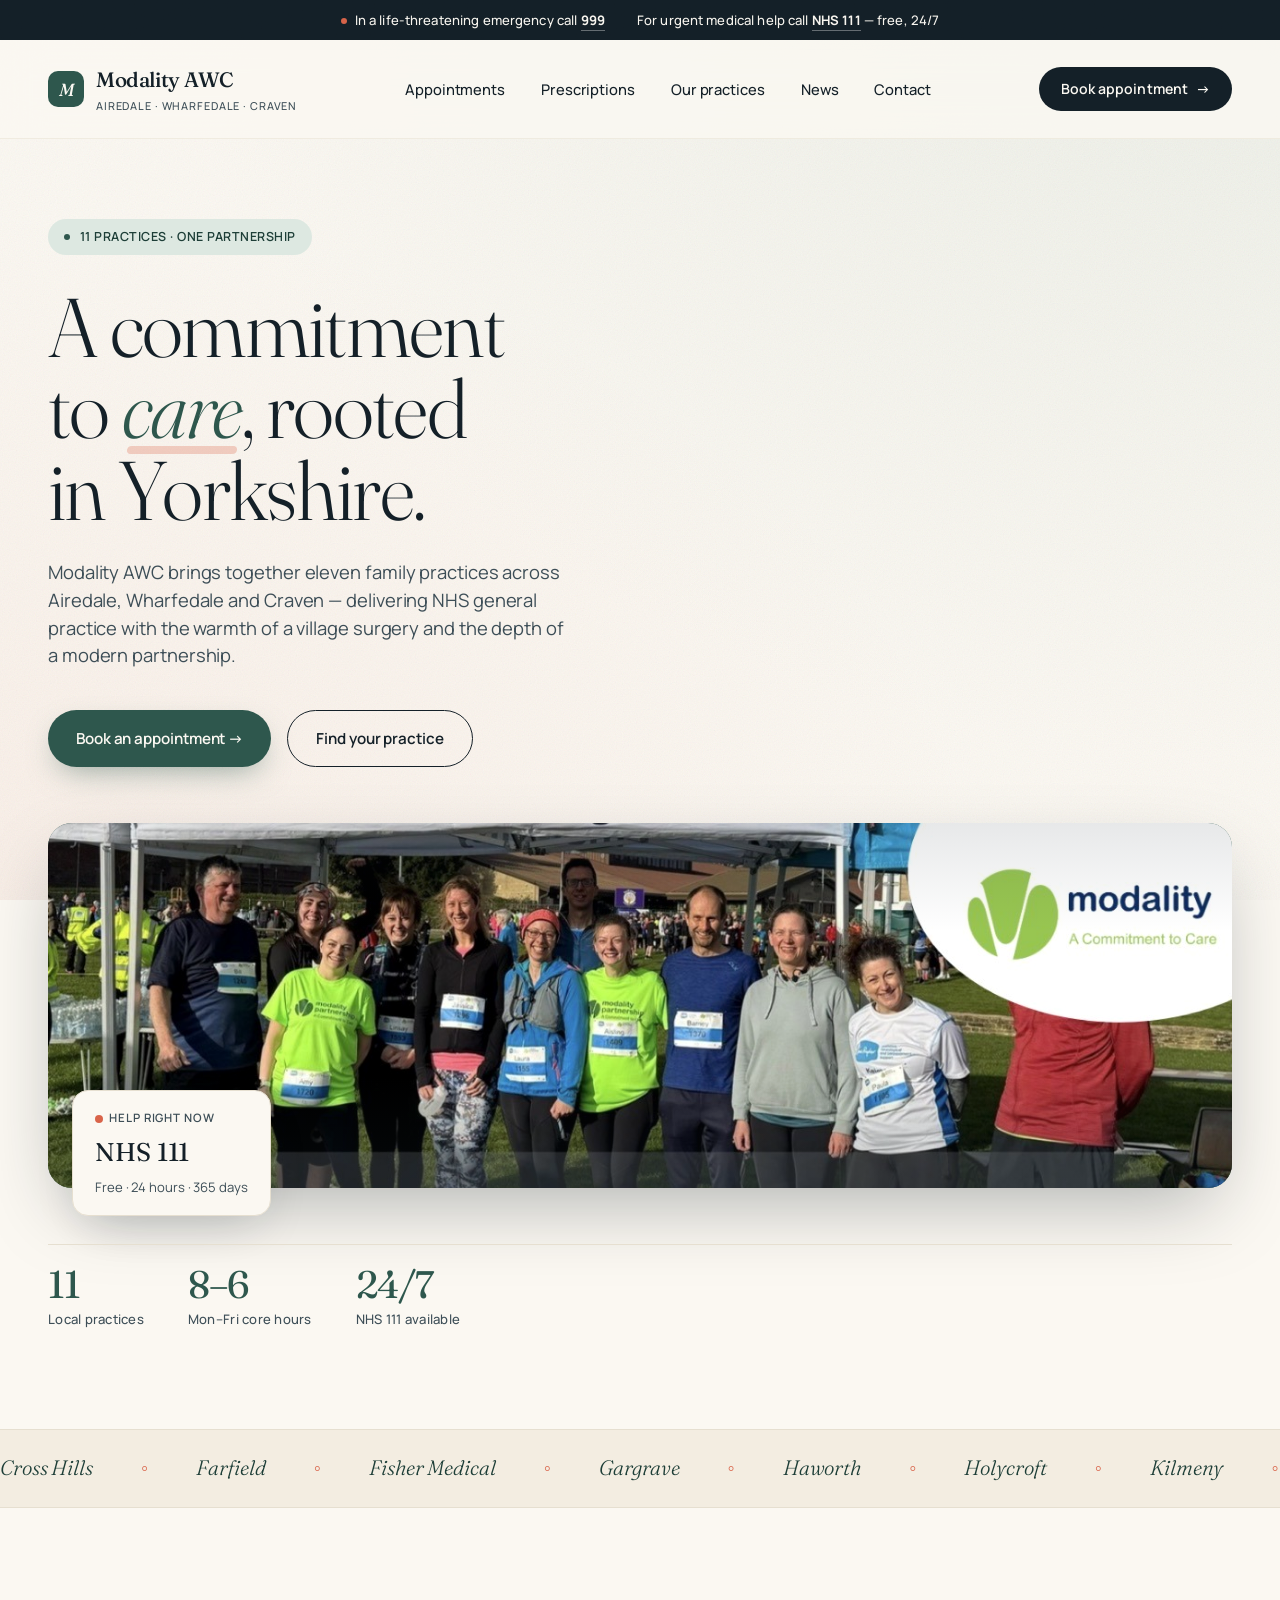
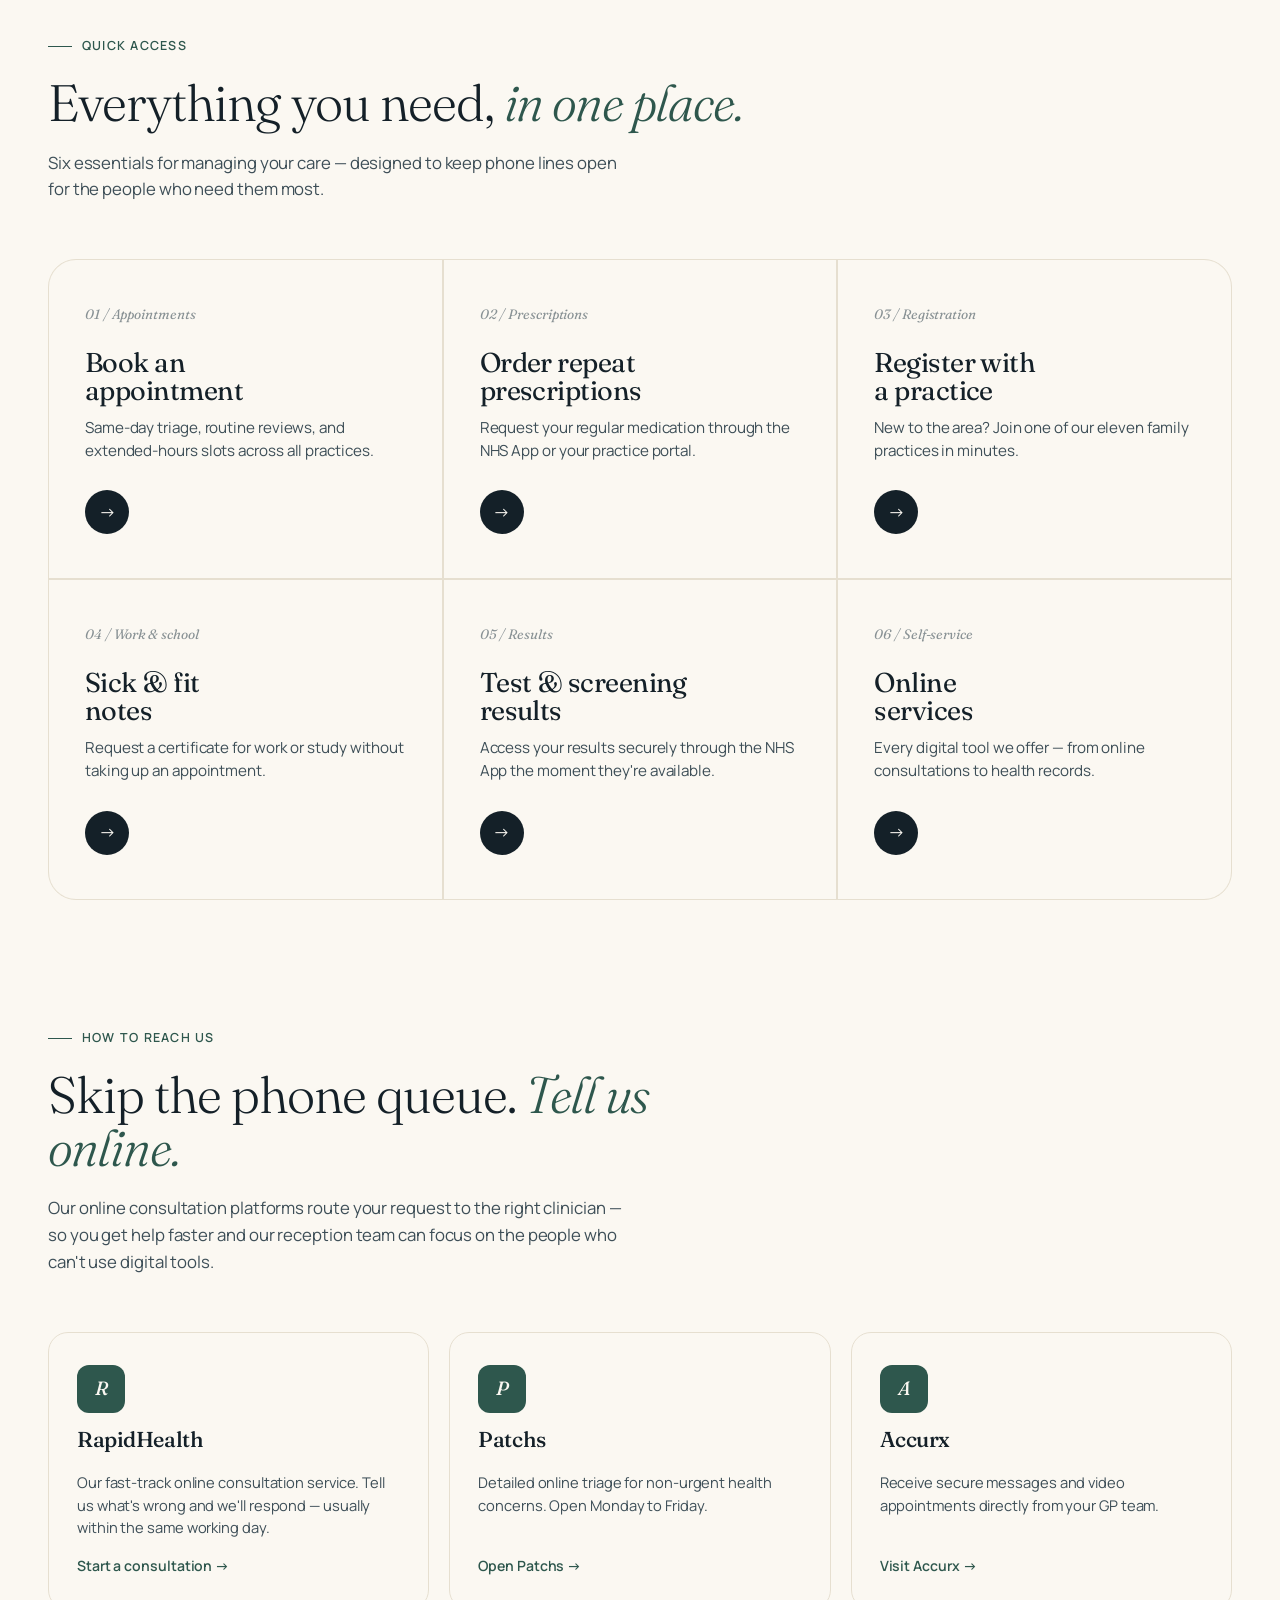
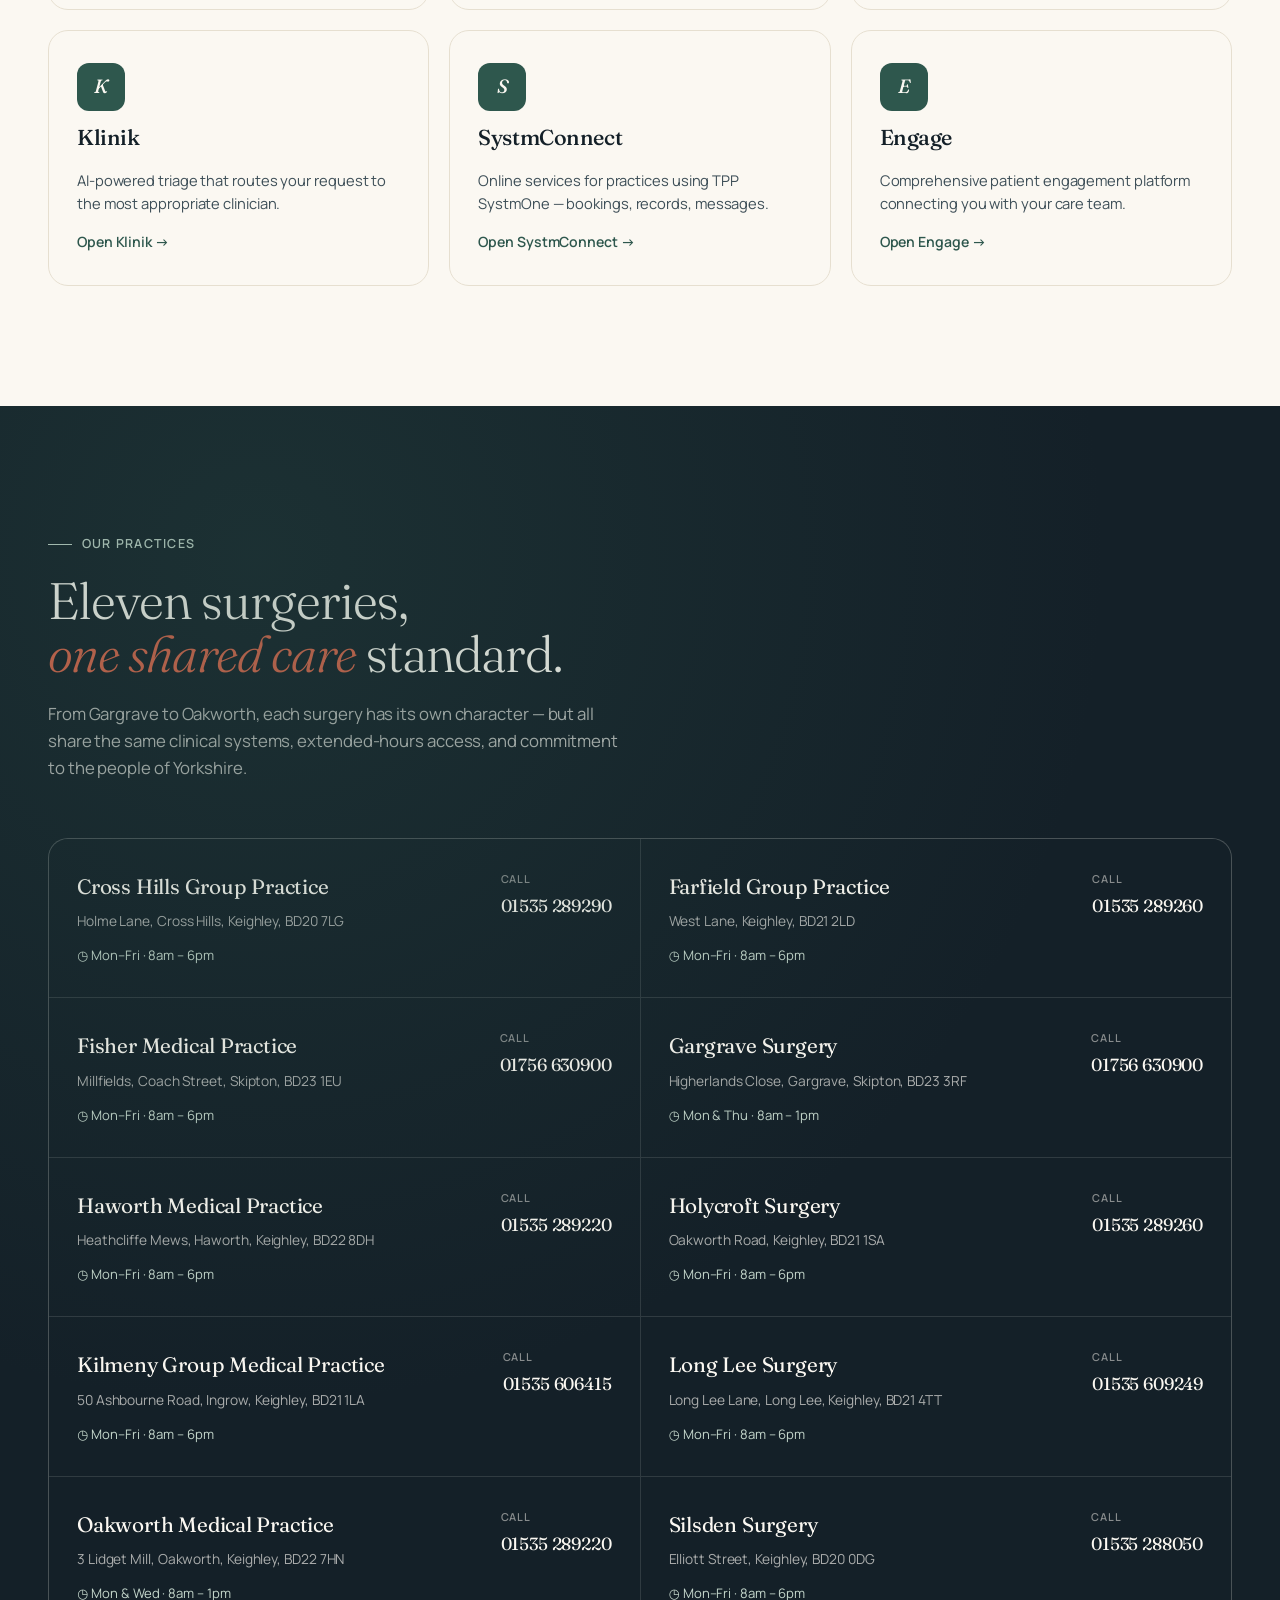
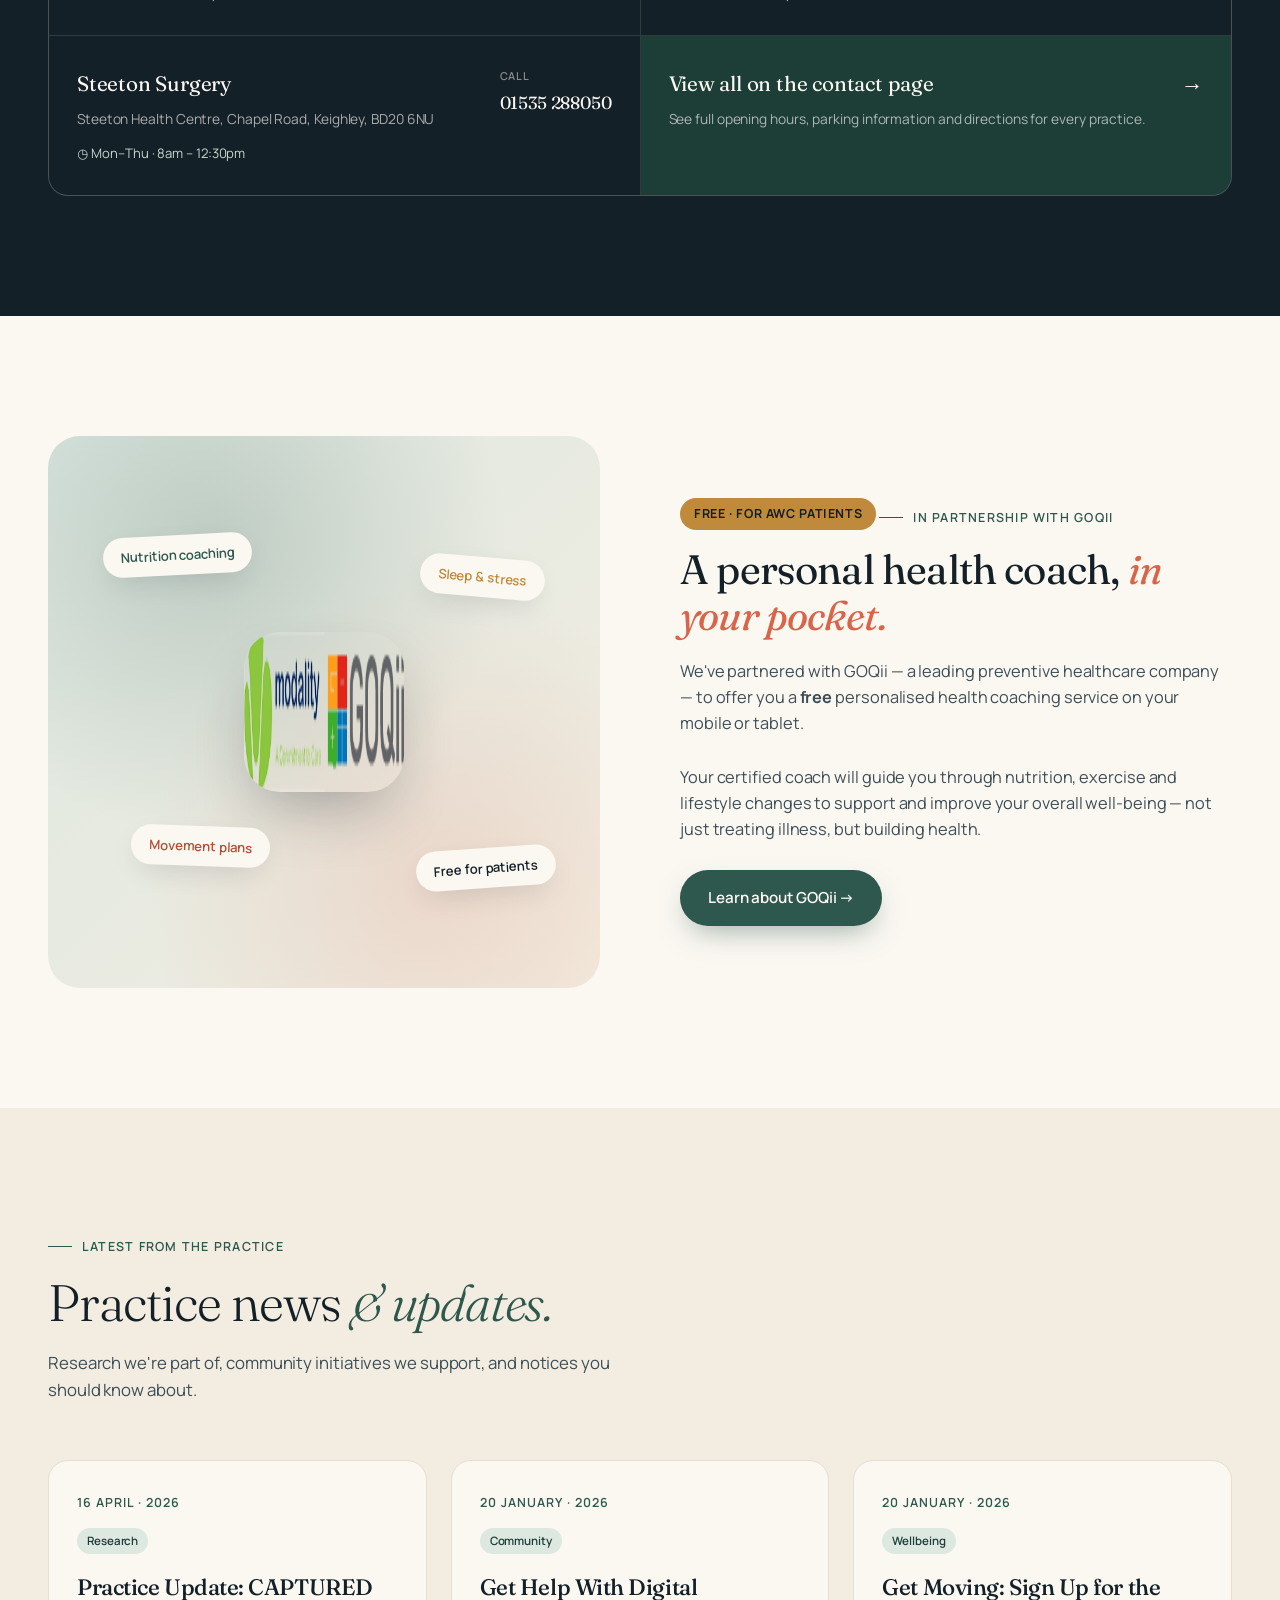
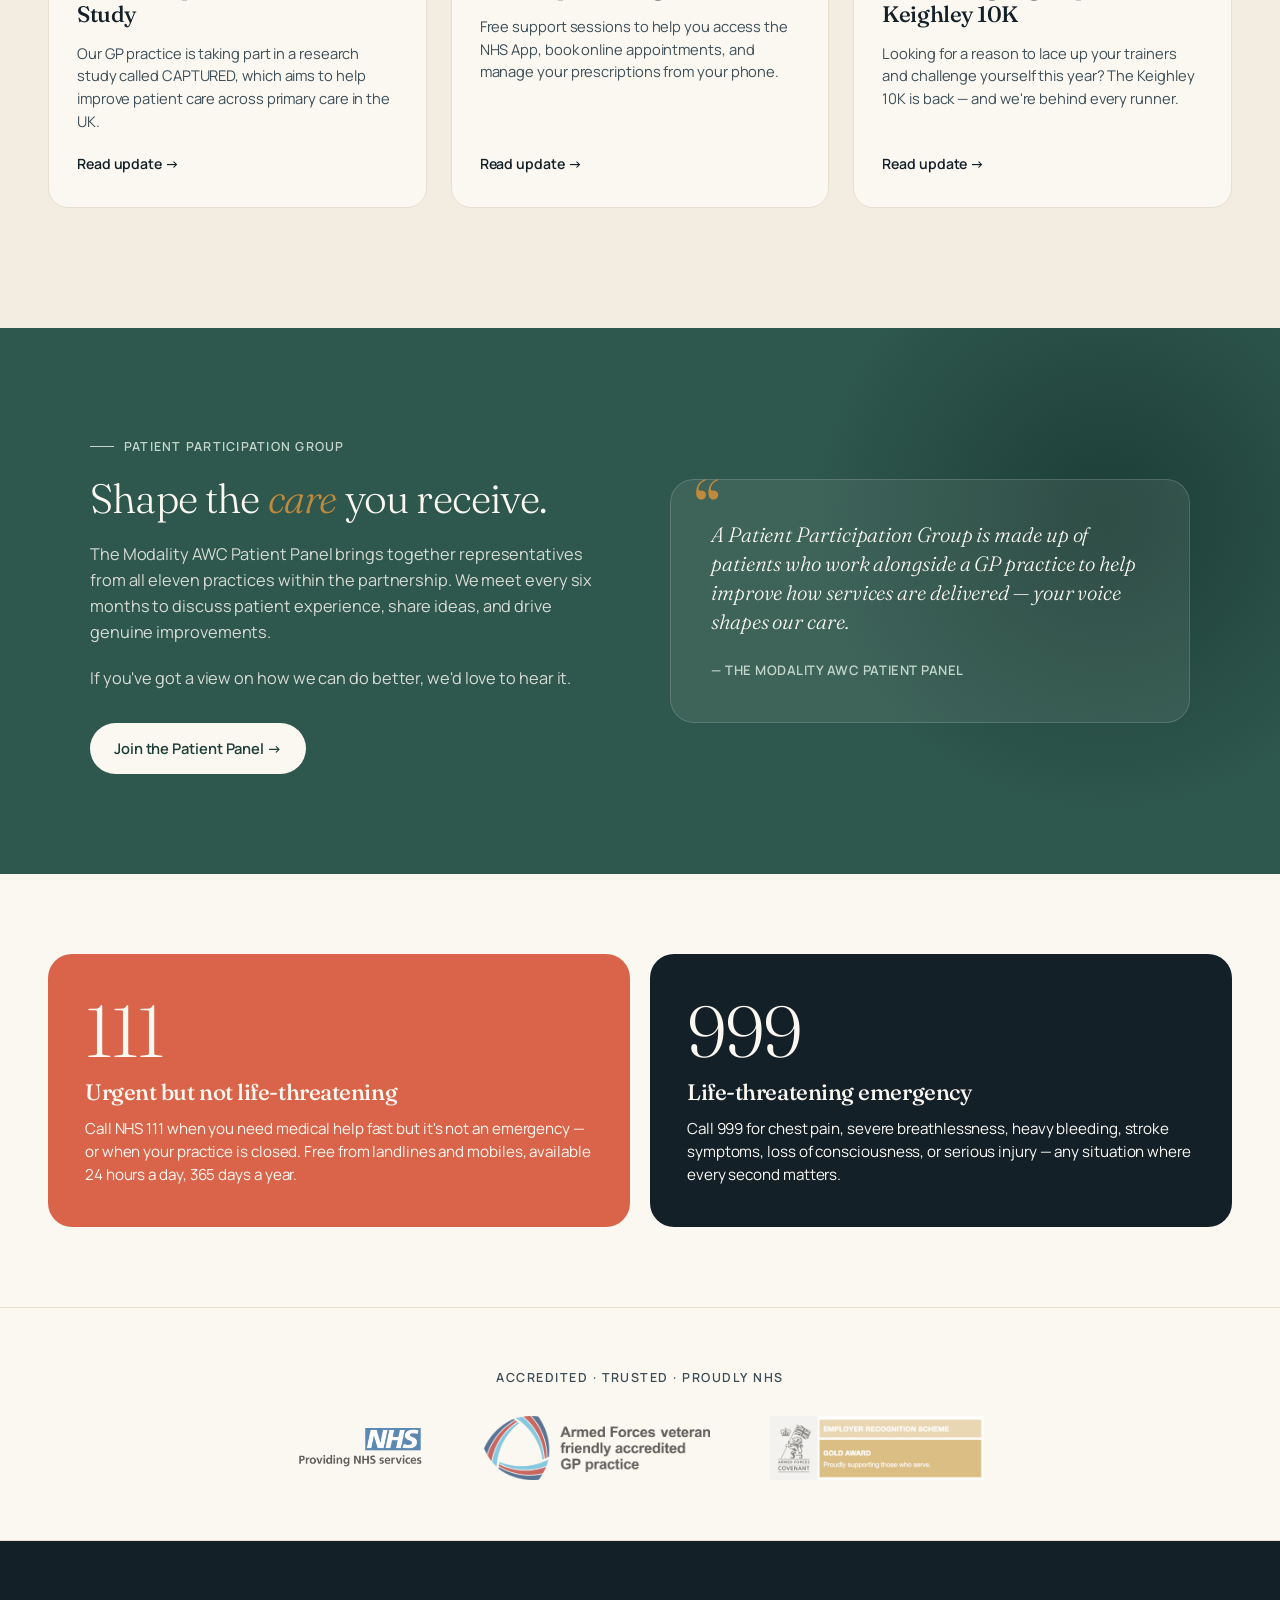
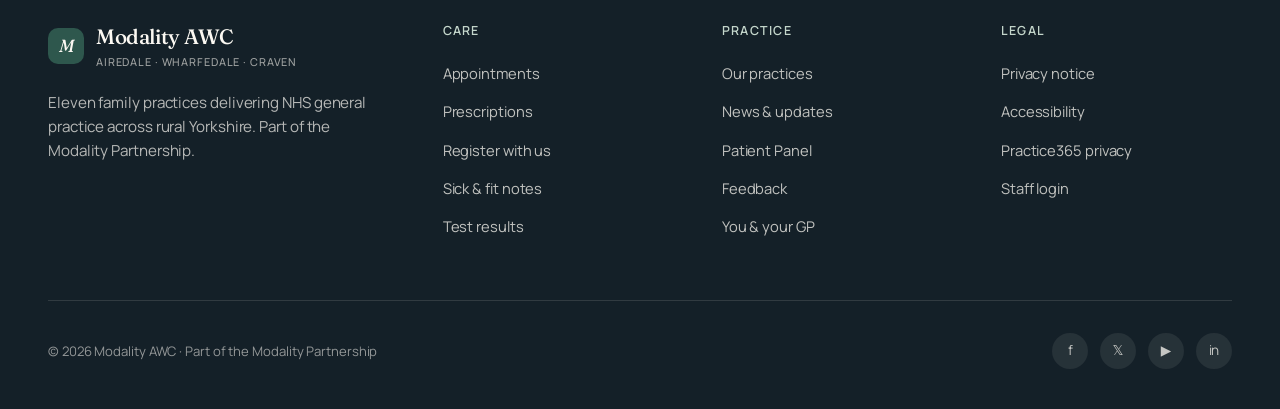
==== commit 213b01f5: "Swap hero to Keighley 10K team photo; add postcode distance finder - Replaced NHS rainbow hero with " ====
--- a/index.html
+++ b/index.html
@@ -47,22 +47,22 @@
       <a href="appointments.html" class="btn-primary">Book an appointment →</a>
       <a href="contact.html" class="btn-secondary">Find your practice</a>
     </div>
-    <div class="hero-stats">
-      <div class="stat"><strong>11</strong><span>Local practices</span></div>
-      <div class="stat"><strong>8–6</strong><span>Mon–Fri core hours</span></div>
-      <div class="stat"><strong>24/7</strong><span>NHS 111 available</span></div>
-    </div>
   </div>
   <div class="hero-image">
-    <div class="hero-tag">✦ Now accepting new patients</div>
+    <div class="hero-tag">✦ Sponsoring Keighley 10K 2026</div>
     <div class="frame">
-      <img src="assets/hero.jpg" alt="Modality AWC — caring for the community" />
+      <img src="assets/hero.jpg" alt="The Modality AWC team at the Keighley 10K — sponsors of the 2026 race" />
     </div>
     <div class="hero-float-card">
       <div class="label"><span class="live-dot"></span>Help right now</div>
       <div class="num">NHS 111</div>
       <div class="sub">Free · 24 hours · 365 days</div>
     </div>
+  </div>
+  <div class="hero-stats">
+    <div class="stat"><strong>11</strong><span>Local practices</span></div>
+    <div class="stat"><strong>8–6</strong><span>Mon–Fri core hours</span></div>
+    <div class="stat"><strong>24/7</strong><span>NHS 111 available</span></div>
   </div>
 </section>
 
--- a/styles.css
+++ b/styles.css
@@ -161,14 +161,14 @@
 
 /* ============ HERO ============ */
 .hero {
-  padding: 80px 48px 120px;
-  display: grid;
-  grid-template-columns: 1.2fr 1fr;
-  gap: 64px;
-  align-items: center;
+  padding: 80px 48px 100px;
+  display: flex;
+  flex-direction: column;
+  gap: 56px;
   max-width: 1440px;
   margin: 0 auto;
 }
+.hero-text { max-width: 920px; }
 
 .hero-eyebrow {
   display: inline-flex; align-items: center; gap: 10px;
@@ -246,9 +246,10 @@
 .btn-secondary:hover { background: var(--ink); color: var(--paper); transform: translateY(-2px); }
 
 .hero-stats {
-  margin-top: 64px;
   display: flex; gap: 44px;
   flex-wrap: wrap;
+  padding-top: 20px;
+  border-top: 1px solid var(--line);
   animation: fadeUp 1s var(--ease) .5s both;
 }
 .hero-stats .stat strong {
@@ -269,32 +270,33 @@
   margin-top: 6px;
 }
 
-/* Hero image */
+/* Hero image — wide banner */
 .hero-image {
   position: relative;
   animation: fadeUp 1.2s var(--ease) .4s both;
 }
 .hero-image .frame {
   position: relative;
-  aspect-ratio: 4/5;
+  aspect-ratio: 1284 / 395;
   border-radius: 24px;
   overflow: hidden;
   background: var(--sage);
   box-shadow: 0 30px 80px -20px rgba(20,32,40,.35);
 }
 .hero-image .frame img {
-  width: 100%; height: 100%; object-fit: cover;
-  filter: saturate(1.05) contrast(1.02);
+  width: 100%; height: 100%; object-fit: cover; object-position: center;
+  filter: saturate(1.03) contrast(1.02);
 }
 .hero-image .frame::after {
   content: "";
   position: absolute; inset: 0;
-  background: linear-gradient(180deg, transparent 40%, rgba(20,32,40,.35));
+  background: linear-gradient(180deg, rgba(20,32,40,.1) 0%, transparent 30%, transparent 70%, rgba(20,32,40,.25));
+  pointer-events: none;
 }
 
 .hero-float-card {
   position: absolute;
-  left: -32px; bottom: 48px;
+  left: 24px; bottom: -28px;
   background: var(--paper);
   border: 1px solid var(--line);
   border-radius: 16px;
@@ -310,7 +312,7 @@
 
 .hero-tag {
   position: absolute;
-  top: 32px; right: -16px;
+  top: 24px; right: 24px;
   background: var(--mustard);
   color: var(--ink);
   padding: 10px 16px;
@@ -1110,3 +1112,343 @@
 .contact-card:hover .cc-cta { gap: 14px; }
 
 @media (max-width: 820px) { .contact-grid { grid-template-columns: 1fr; } .contact-section { padding: 40px 24px 80px; } }
+
+/* ============ POSTCODE FINDER ============ */
+.postcode-finder {
+  max-width: 1280px;
+  margin: 0 auto 40px;
+  padding: 0 48px;
+}
+.postcode-card {
+  background: linear-gradient(135deg, var(--sage-deep) 0%, var(--sage) 100%);
+  color: var(--paper);
+  border-radius: 28px;
+  padding: 48px 56px;
+  display: grid;
+  grid-template-columns: 1fr auto;
+  gap: 40px;
+  align-items: center;
+  position: relative;
+  overflow: hidden;
+  box-shadow: 0 30px 70px -25px rgba(46,87,77,.45);
+}
+.postcode-card::before {
+  content: "";
+  position: absolute; inset: 0;
+  background-image:
+    radial-gradient(circle at 85% 15%, rgba(217,100,74,.28), transparent 40%),
+    radial-gradient(circle at 20% 90%, rgba(196,214,203,.2), transparent 50%);
+  pointer-events: none;
+}
+.postcode-card > * { position: relative; z-index: 2; }
+
+.postcode-card .pf-eyebrow {
+  display: inline-flex; align-items: center; gap: 10px;
+  font-size: .78rem;
+  font-weight: 600;
+  text-transform: uppercase;
+  letter-spacing: .1em;
+  color: var(--sage-light);
+  margin-bottom: 14px;
+}
+.postcode-card .pf-eyebrow::before {
+  content: ""; width: 20px; height: 1px; background: var(--sage-light);
+}
+.postcode-card h2 {
+  font-family: 'Fraunces', serif;
+  font-size: clamp(1.6rem, 3vw, 2.4rem);
+  font-weight: 300;
+  line-height: 1.1;
+  color: var(--paper);
+  margin-bottom: 10px;
+}
+.postcode-card h2 em { font-style: italic; color: var(--mustard); font-weight: 300; }
+.postcode-card p {
+  color: rgba(251,248,242,.75);
+  font-size: .98rem;
+  line-height: 1.5;
+  max-width: 520px;
+}
+
+.pf-form {
+  display: flex;
+  gap: 10px;
+  align-items: stretch;
+  background: var(--paper);
+  border-radius: 100px;
+  padding: 6px;
+  min-width: 360px;
+  box-shadow: 0 20px 40px -15px rgba(20,32,40,.3);
+}
+.pf-form input {
+  flex: 1;
+  border: none;
+  background: transparent;
+  padding: 16px 24px;
+  font-family: inherit;
+  font-size: 1.05rem;
+  font-weight: 500;
+  color: var(--ink);
+  outline: none;
+  letter-spacing: .02em;
+  text-transform: uppercase;
+}
+.pf-form input::placeholder { color: var(--ink-soft); text-transform: none; font-weight: 400; letter-spacing: 0; }
+.pf-form button {
+  padding: 14px 24px;
+  background: var(--ink);
+  color: var(--paper);
+  border-radius: 100px;
+  font-weight: 600;
+  font-size: .92rem;
+  display: inline-flex; align-items: center; gap: 8px;
+  transition: background .3s, transform .3s var(--ease);
+}
+.pf-form button:hover { background: var(--coral); transform: translateY(-1px); }
+
+@media (max-width: 900px) {
+  .postcode-card { grid-template-columns: 1fr; padding: 36px 28px; gap: 28px; }
+  .pf-form { min-width: 0; }
+  .postcode-finder { padding: 0 24px; }
+}
+@media (max-width: 480px) {
+  .pf-form { flex-direction: column; border-radius: 20px; }
+  .pf-form button { justify-content: center; }
+}
+
+/* ============ DISTANCE RESULTS ============ */
+.distance-hero {
+  padding: 60px 48px 40px;
+  max-width: 1200px;
+  margin: 0 auto;
+}
+.distance-hero .crumbs { font-size: .82rem; color: var(--ink-soft); margin-bottom: 20px; }
+.distance-hero .crumbs a:hover { color: var(--sage); }
+.distance-hero h1 {
+  font-family: 'Fraunces', serif;
+  font-size: clamp(2rem, 4.5vw, 3.8rem);
+  font-weight: 300;
+  line-height: 1.05;
+  margin-bottom: 16px;
+}
+.distance-hero h1 em { font-style: italic; color: var(--sage); }
+.distance-hero .yourpostcode {
+  display: inline-flex; align-items: center; gap: 10px;
+  padding: 6px 16px;
+  background: var(--sage-mist);
+  color: var(--sage-deep);
+  border-radius: 100px;
+  font-size: .85rem;
+  font-weight: 600;
+  letter-spacing: .02em;
+  margin-bottom: 24px;
+}
+
+.closest-card {
+  max-width: 1200px; margin: 20px auto 60px; padding: 0 48px;
+}
+.closest-inner {
+  background: var(--ink);
+  color: var(--paper);
+  border-radius: 32px;
+  padding: 56px 56px;
+  display: grid;
+  grid-template-columns: 1fr 1fr;
+  gap: 60px;
+  align-items: center;
+  position: relative;
+  overflow: hidden;
+}
+.closest-inner::before {
+  content: "";
+  position: absolute; inset: 0;
+  background-image:
+    radial-gradient(circle at 80% 20%, rgba(46,87,77,.4), transparent 50%),
+    radial-gradient(circle at 20% 80%, rgba(217,100,74,.15), transparent 50%);
+  pointer-events: none;
+}
+.closest-inner > * { position: relative; z-index: 2; }
+
+.closest-inner .cl-eyebrow {
+  display: inline-flex; align-items: center; gap: 10px;
+  font-size: .76rem;
+  font-weight: 700;
+  text-transform: uppercase;
+  letter-spacing: .12em;
+  color: var(--mustard);
+  margin-bottom: 18px;
+}
+.closest-inner .cl-eyebrow::before {
+  content: "★"; font-size: 1rem;
+}
+.closest-inner h2 {
+  font-family: 'Fraunces', serif;
+  font-size: clamp(1.8rem, 3.5vw, 3rem);
+  font-weight: 300;
+  line-height: 1.05;
+  color: var(--paper);
+  margin-bottom: 14px;
+}
+.closest-inner .cl-address {
+  color: rgba(251,248,242,.75);
+  font-size: 1rem;
+  margin-bottom: 22px;
+  line-height: 1.5;
+}
+.closest-inner .cl-hours {
+  font-size: .88rem;
+  color: var(--sage-light);
+  margin-bottom: 28px;
+  font-weight: 500;
+}
+.closest-inner .cl-actions { display: flex; gap: 12px; flex-wrap: wrap; }
+.closest-inner .cl-btn {
+  padding: 14px 24px;
+  border-radius: 100px;
+  font-weight: 600;
+  font-size: .92rem;
+  display: inline-flex; align-items: center; gap: 10px;
+  transition: transform .3s var(--ease), background .3s;
+}
+.closest-inner .cl-btn.primary { background: var(--paper); color: var(--ink); }
+.closest-inner .cl-btn.primary:hover { background: var(--mustard); transform: translateY(-2px); }
+.closest-inner .cl-btn.ghost { background: transparent; color: var(--paper); border: 1.5px solid rgba(251,248,242,.3); }
+.closest-inner .cl-btn.ghost:hover { border-color: var(--paper); background: rgba(251,248,242,.08); }
+
+.distance-big {
+  display: flex; flex-direction: column; align-items: flex-start;
+  gap: 12px;
+}
+.distance-big .dist-num {
+  font-family: 'Fraunces', serif;
+  font-size: clamp(4rem, 11vw, 8rem);
+  font-weight: 300;
+  line-height: .9;
+  letter-spacing: -.04em;
+  color: var(--paper);
+}
+.distance-big .dist-num em { font-style: italic; color: var(--mustard); font-weight: 300; }
+.distance-big .dist-num small { font-size: .3em; color: var(--sage-light); font-family: 'Manrope', sans-serif; font-weight: 500; letter-spacing: .1em; display: block; margin-top: 8px; text-transform: uppercase; }
+.distance-big .dist-details {
+  display: grid;
+  grid-template-columns: 1fr 1fr;
+  gap: 18px 28px;
+  width: 100%;
+  padding-top: 20px;
+  border-top: 1px solid rgba(251,248,242,.15);
+  margin-top: 4px;
+}
+.distance-big .dist-details div { font-size: .82rem; color: rgba(251,248,242,.65); }
+.distance-big .dist-details strong { display: block; color: var(--paper); font-family: 'Fraunces', serif; font-size: 1.35rem; font-weight: 400; margin-bottom: 2px; letter-spacing: -.01em; }
+
+@media (max-width: 900px) {
+  .closest-inner { grid-template-columns: 1fr; padding: 40px 32px; gap: 32px; }
+  .closest-card { padding: 0 24px; }
+}
+
+.all-practices-list {
+  max-width: 1200px; margin: 0 auto; padding: 40px 48px 120px;
+}
+.all-practices-list h3 {
+  font-family: 'Fraunces', serif;
+  font-size: clamp(1.4rem, 2.4vw, 1.9rem);
+  font-weight: 400;
+  margin-bottom: 8px;
+}
+.all-practices-list h3 em { font-style: italic; color: var(--sage); }
+.all-practices-list > p { color: var(--ink-soft); margin-bottom: 32px; font-size: .98rem; }
+
+.ranked-list {
+  display: flex; flex-direction: column;
+  background: var(--paper);
+  border: 1px solid var(--line);
+  border-radius: 20px;
+  overflow: hidden;
+}
+.ranked-row {
+  display: grid;
+  grid-template-columns: 56px 1fr auto auto;
+  gap: 28px;
+  align-items: center;
+  padding: 22px 28px;
+  border-bottom: 1px solid var(--line);
+  transition: background .3s;
+}
+.ranked-row:last-child { border-bottom: none; }
+.ranked-row:hover { background: var(--cream); }
+.ranked-row.highlighted { background: var(--sage-mist); }
+.ranked-row.highlighted:hover { background: var(--sage-mist); }
+.ranked-row .rank {
+  font-family: 'Fraunces', serif;
+  font-size: 1.6rem;
+  font-style: italic;
+  font-weight: 300;
+  color: var(--sage);
+  line-height: 1;
+}
+.ranked-row .rank-1 { color: var(--coral); }
+.ranked-row .info .name {
+  font-family: 'Fraunces', serif;
+  font-size: 1.2rem;
+  font-weight: 500;
+  margin-bottom: 4px;
+  letter-spacing: -.01em;
+}
+.ranked-row .info .addr { font-size: .88rem; color: var(--ink-soft); line-height: 1.4; }
+.ranked-row .dist {
+  font-family: 'Fraunces', serif;
+  font-size: 1.5rem;
+  font-weight: 400;
+  color: var(--ink);
+  letter-spacing: -.02em;
+  white-space: nowrap;
+}
+.ranked-row .dist small { font-family: 'Manrope', sans-serif; font-size: .7rem; font-weight: 600; color: var(--ink-soft); text-transform: uppercase; letter-spacing: .08em; margin-left: 4px; }
+.ranked-row .phone {
+  padding: 10px 18px;
+  background: var(--ink);
+  color: var(--paper);
+  border-radius: 100px;
+  font-size: .82rem;
+  font-weight: 600;
+  white-space: nowrap;
+  transition: background .3s;
+}
+.ranked-row .phone:hover { background: var(--sage); }
+
+@media (max-width: 720px) {
+  .ranked-row { grid-template-columns: 40px 1fr auto; gap: 16px; padding: 18px 20px; }
+  .ranked-row .phone { display: none; }
+  .all-practices-list { padding: 32px 24px 80px; }
+}
+
+.error-state {
+  max-width: 1200px; margin: 40px auto 120px; padding: 60px 48px;
+  text-align: center;
+  background: var(--cream);
+  border-radius: 24px;
+  margin: 40px 48px 120px;
+}
+.error-state h2 { font-family: 'Fraunces', serif; font-size: 2rem; font-weight: 400; margin-bottom: 12px; }
+.error-state p { color: var(--ink-soft); margin-bottom: 24px; }
+.error-state a {
+  display: inline-flex; align-items: center; gap: 8px;
+  padding: 12px 22px;
+  background: var(--ink); color: var(--paper);
+  border-radius: 100px;
+  font-weight: 600;
+  font-size: .9rem;
+}
+.error-state a:hover { background: var(--sage); }
+
+.loading-state { text-align: center; padding: 80px 48px; }
+.loading-state .spinner {
+  width: 36px; height: 36px;
+  border: 3px solid var(--line);
+  border-top-color: var(--sage);
+  border-radius: 50%;
+  animation: spin 1s linear infinite;
+  margin: 0 auto 20px;
+}
+@keyframes spin { to { transform: rotate(360deg); } }
+.loading-state p { color: var(--ink-soft); font-size: 1rem; }
